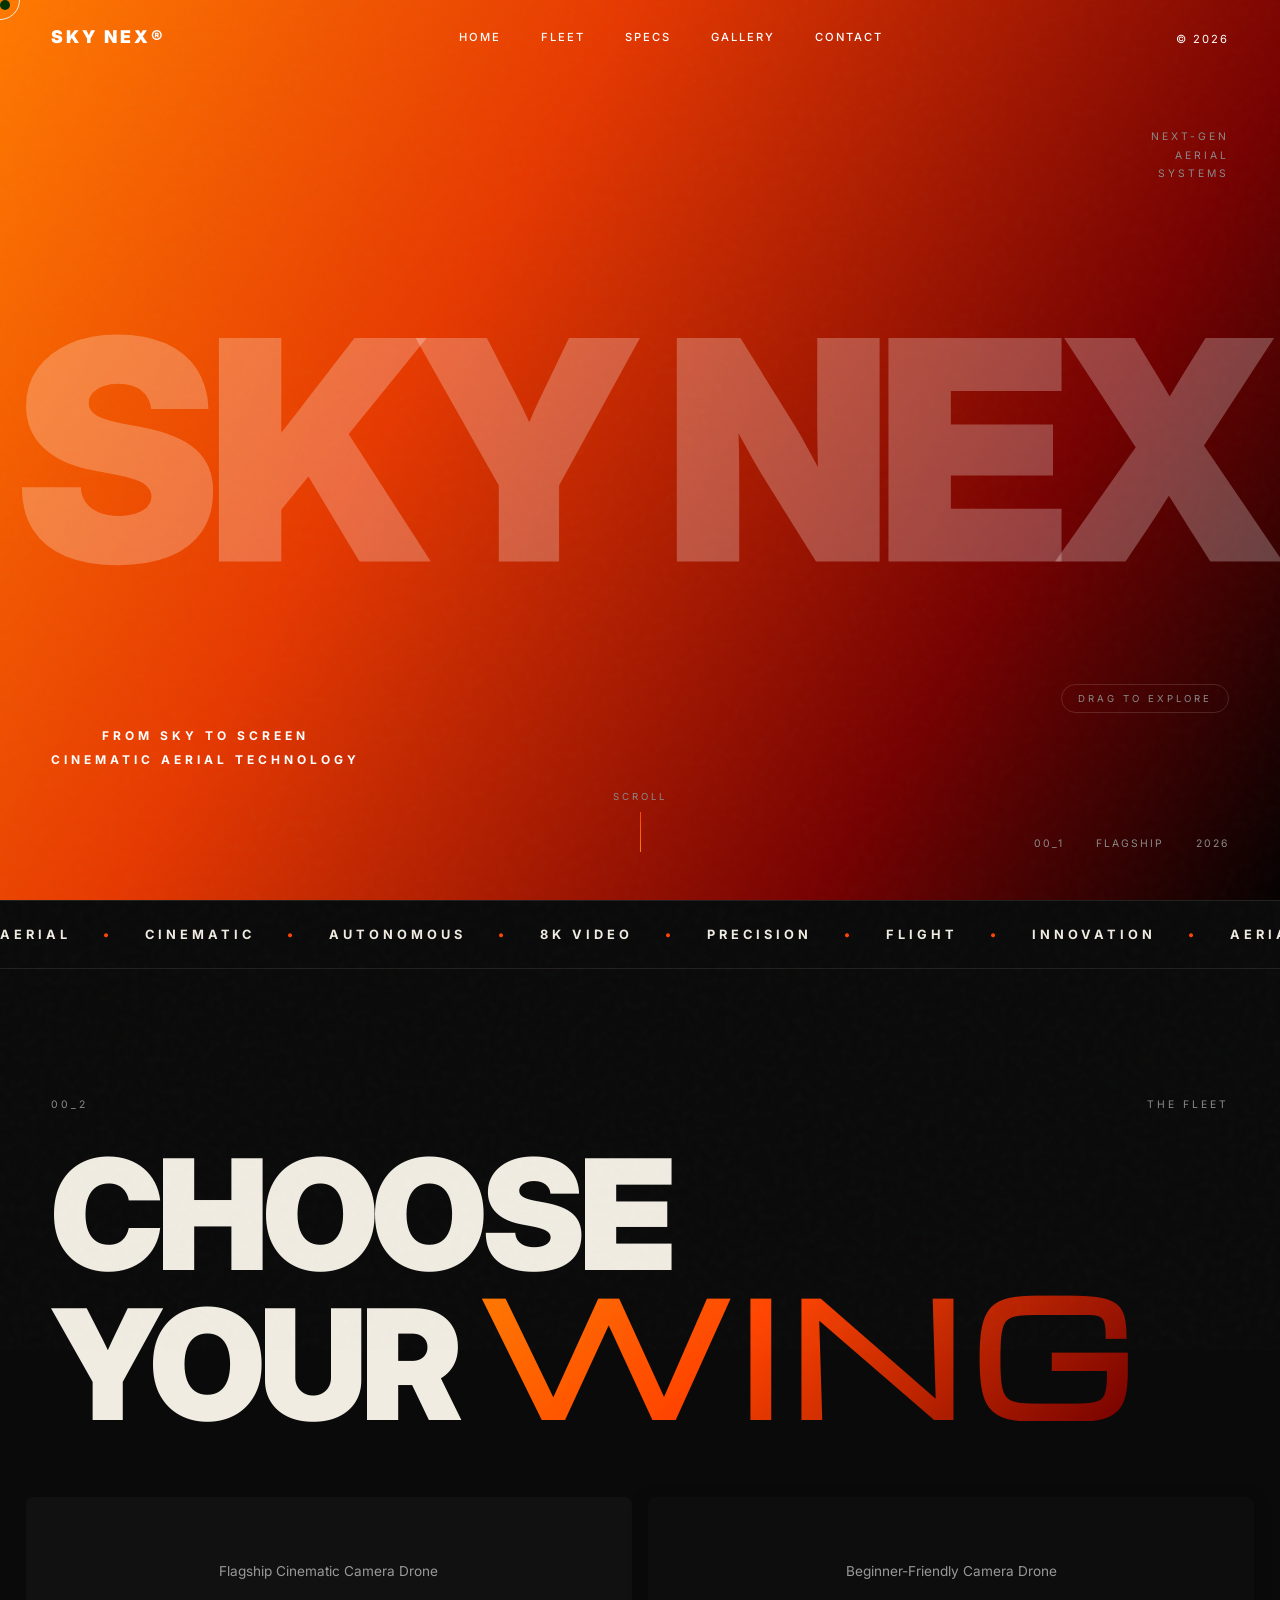
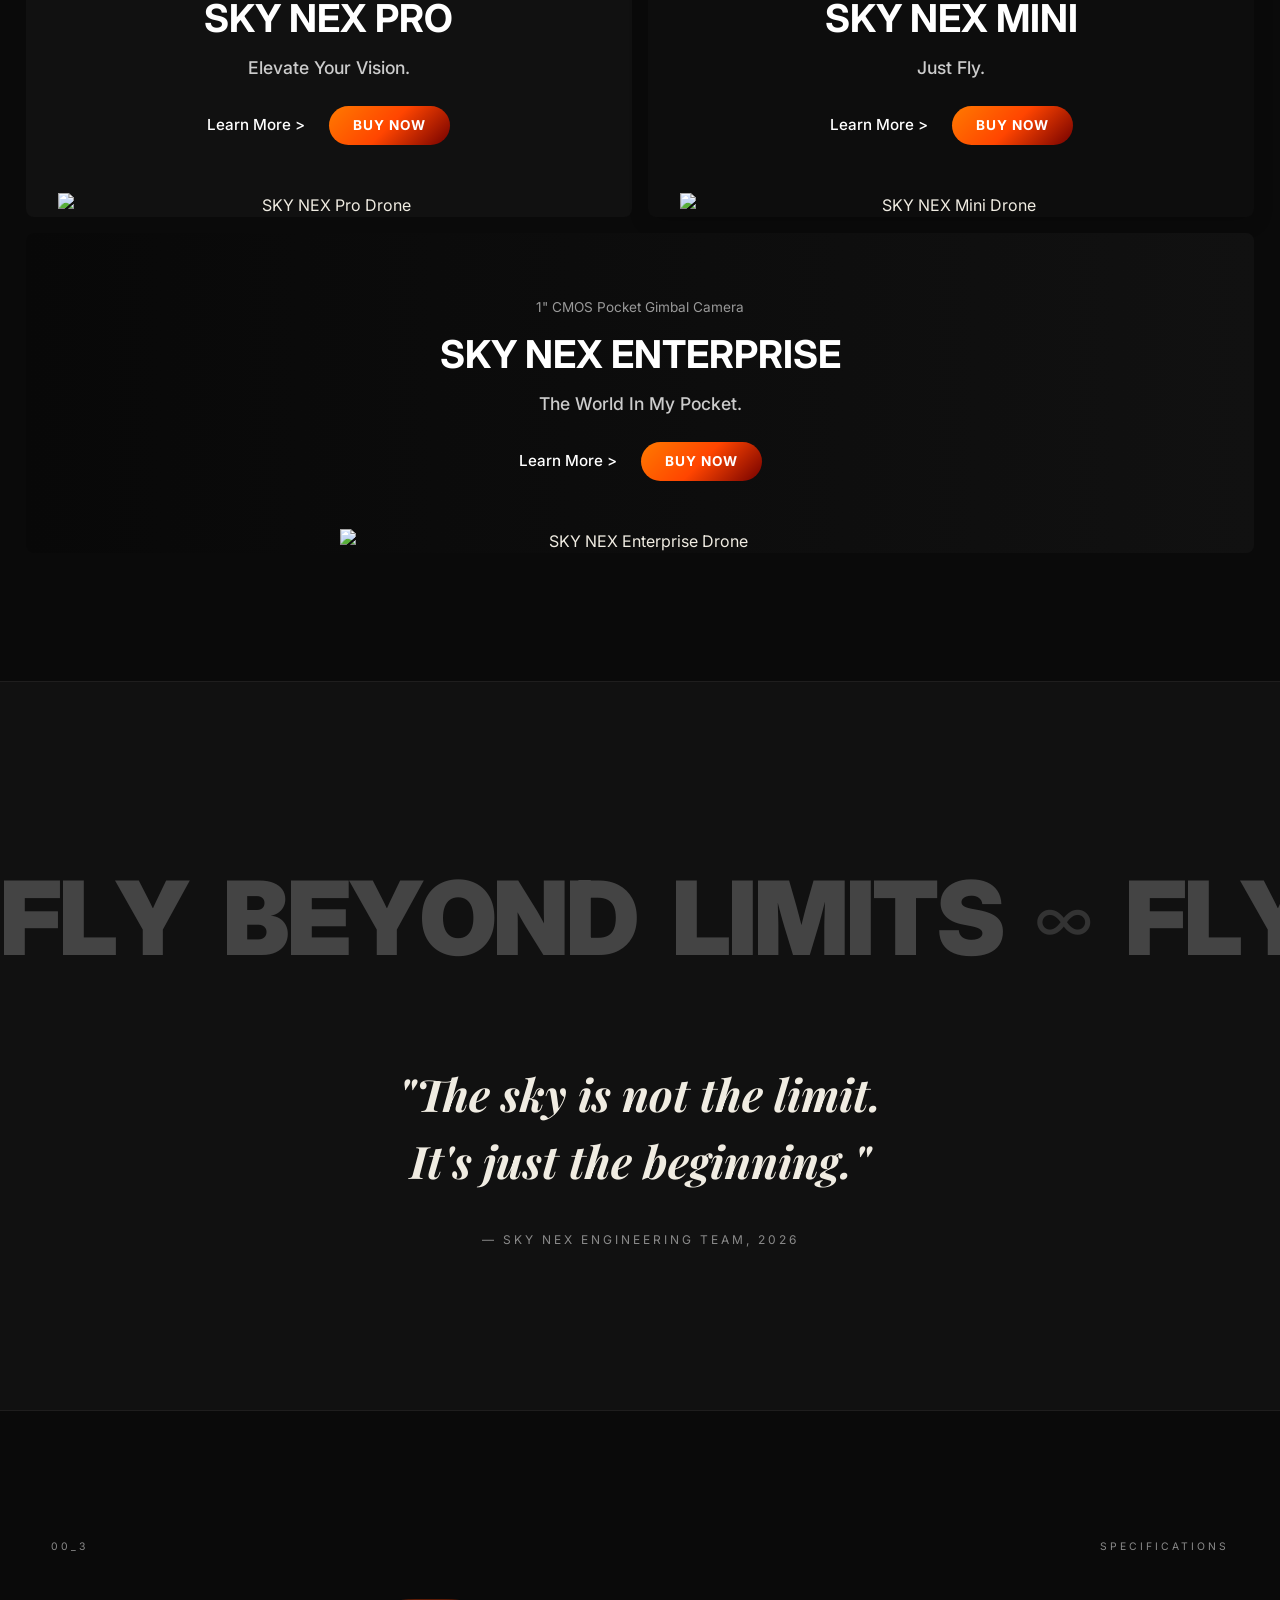
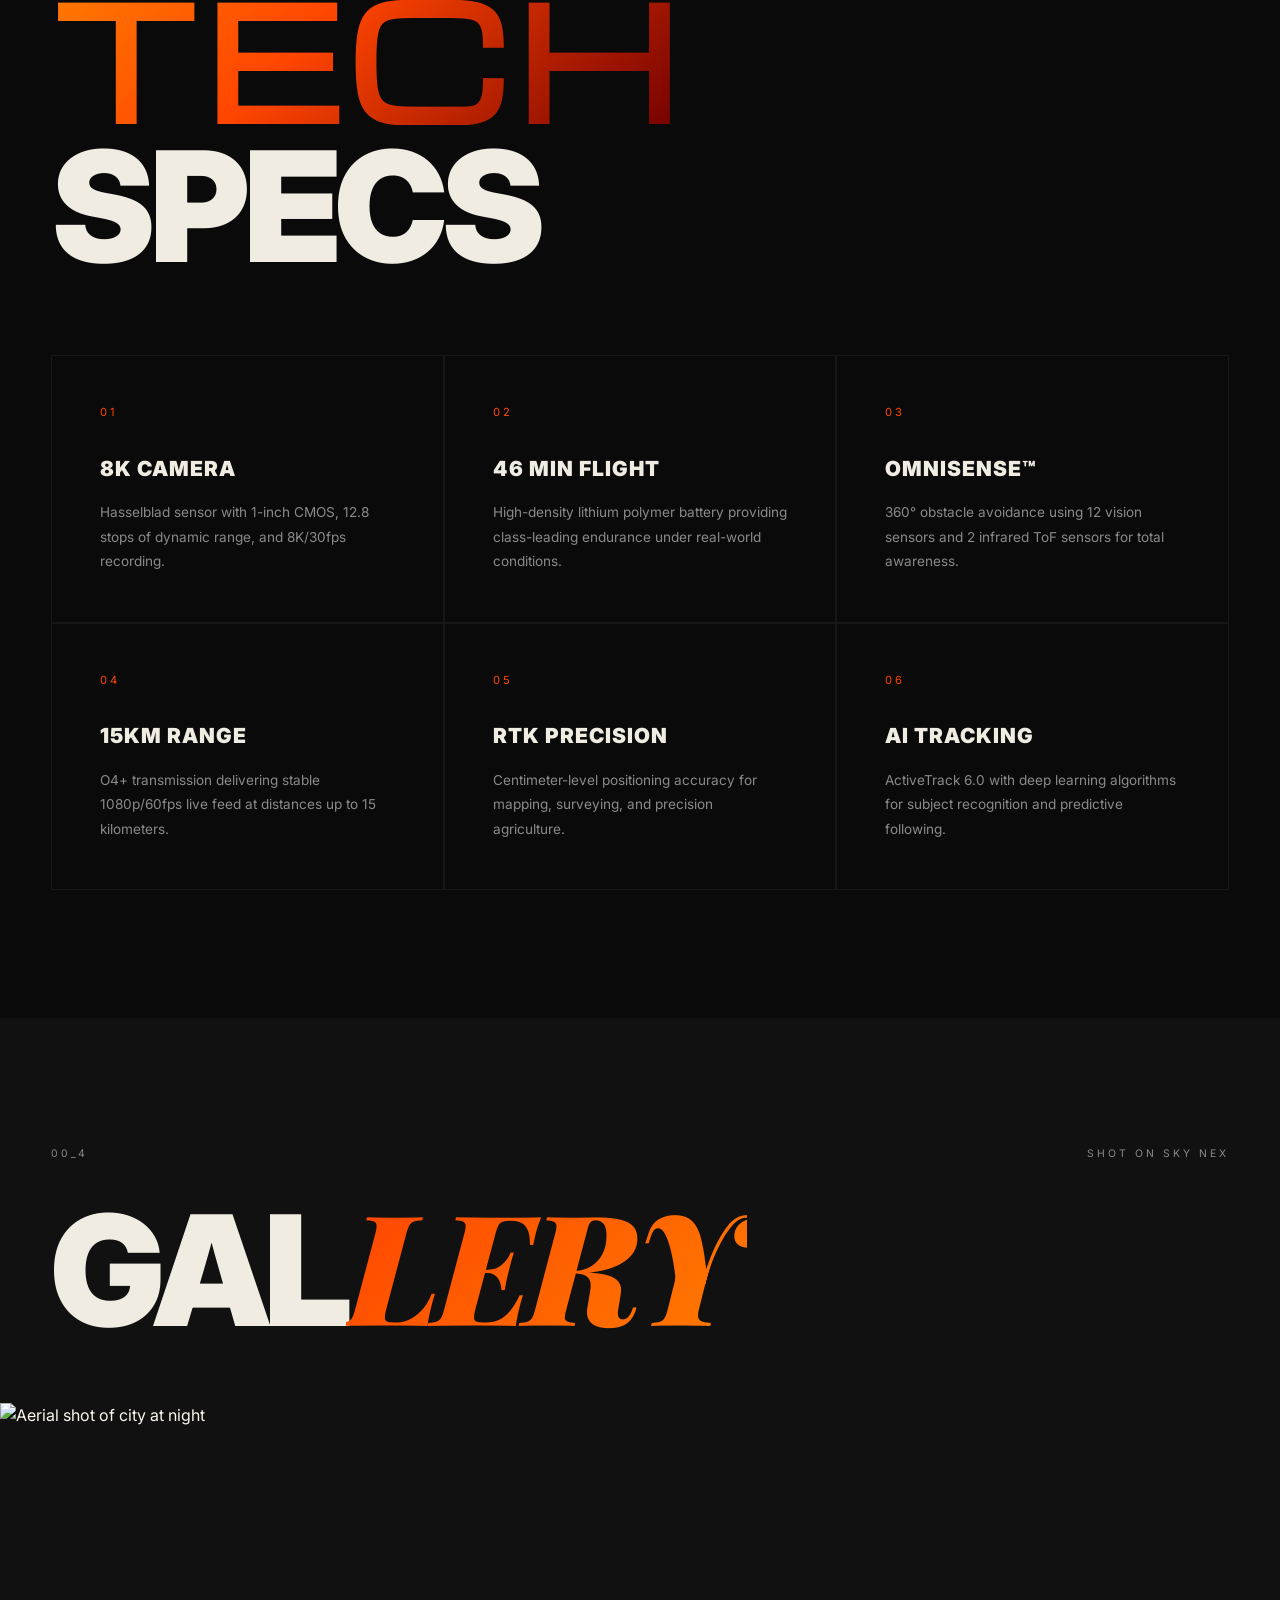
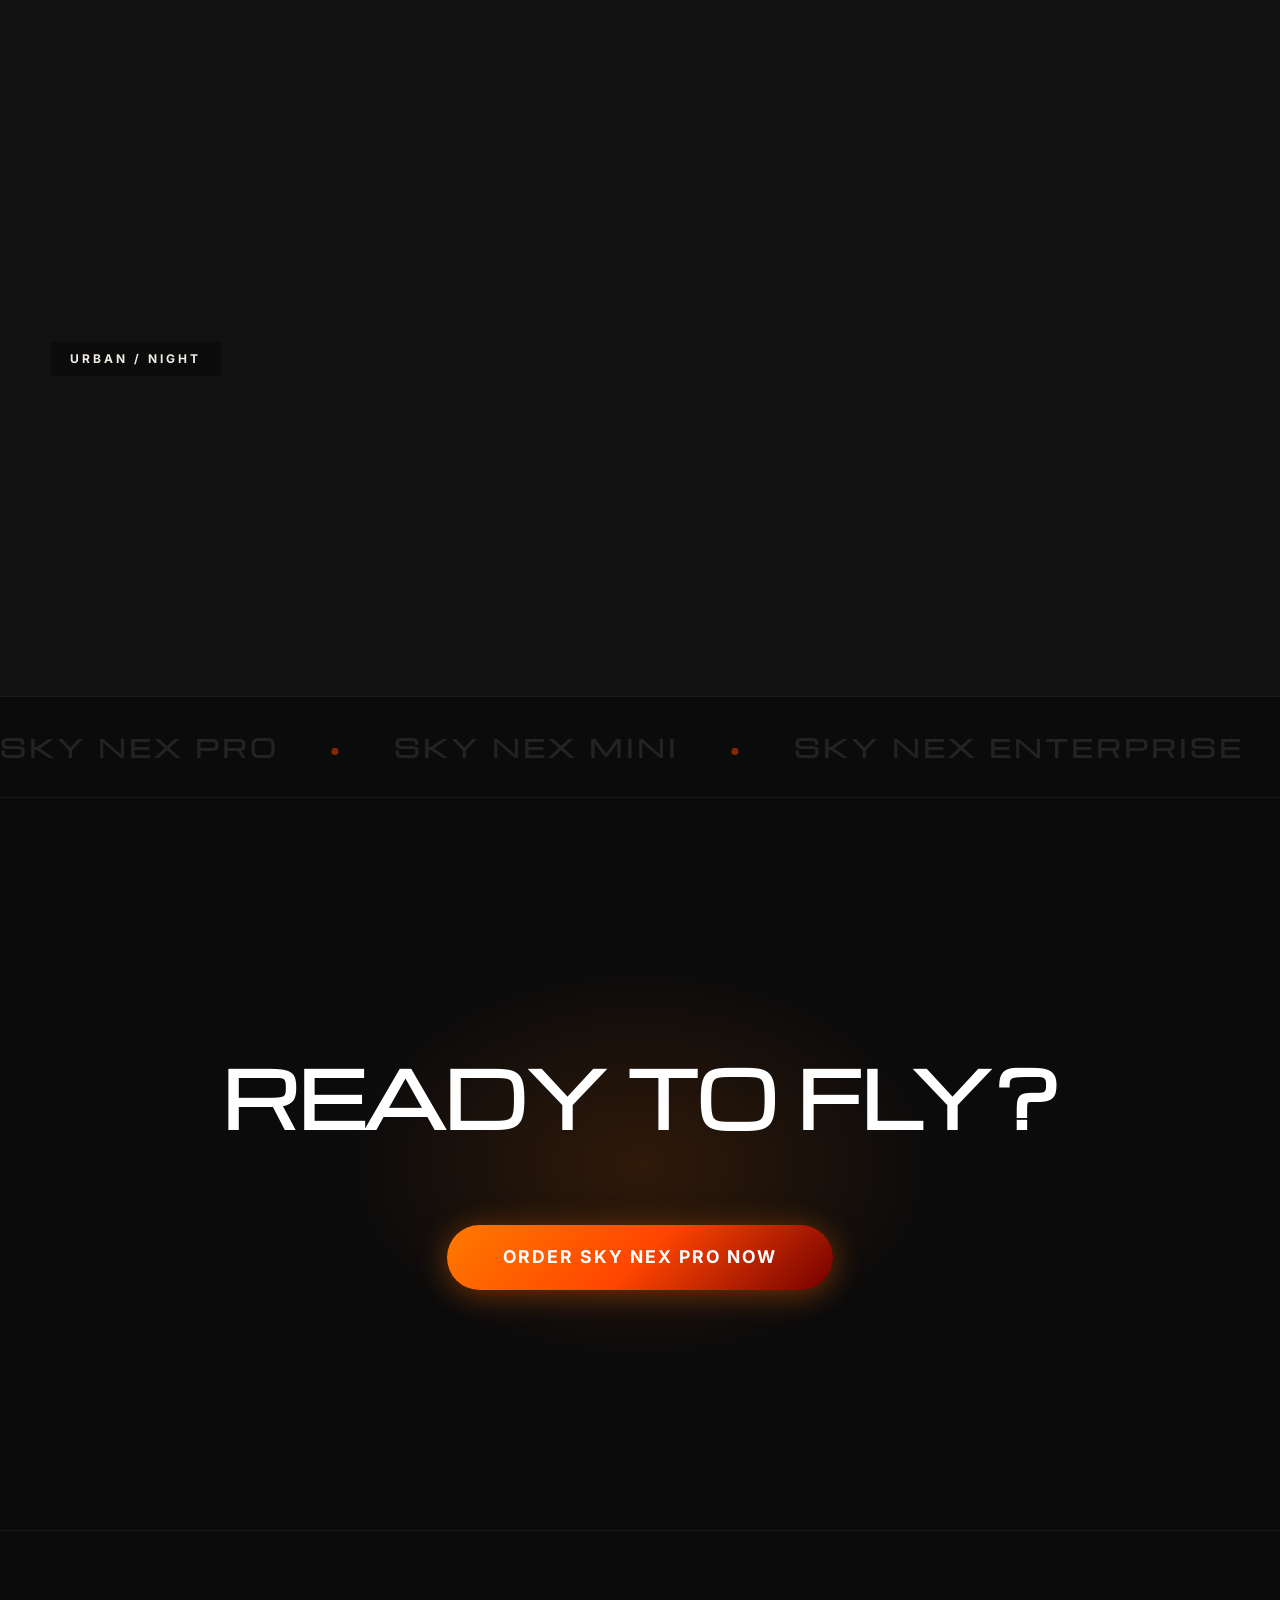
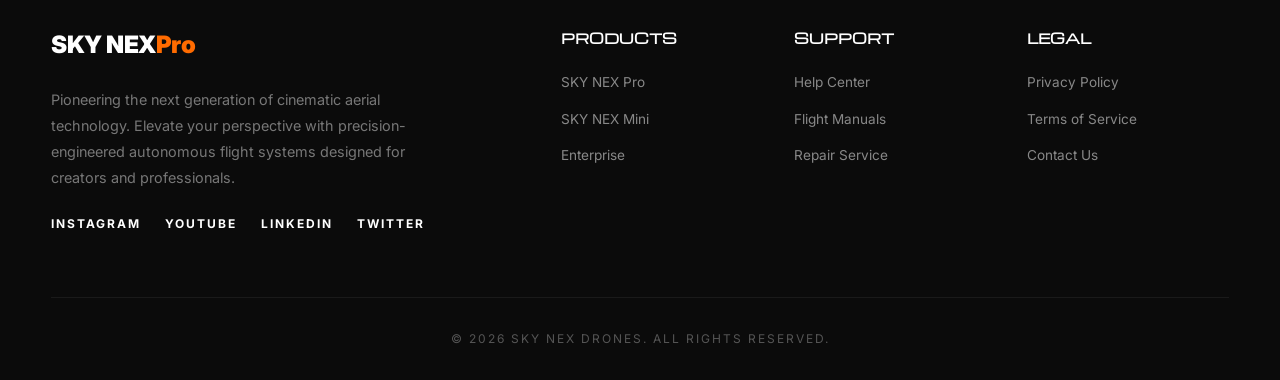
==== index.html @ a863baaa "Add drone info and 'Check it out' links to gallery" ====
<!DOCTYPE html>
<html lang="en">
<head>
    <meta charset="UTF-8">
    <meta name="viewport" content="width=device-width, initial-scale=1.0">
    <title>SKY NEX Drones — Next-Gen Aerial Systems</title>
    <meta name="description" content="SKY NEX Drones: Explore cutting-edge aerial cinematography and autonomous flight technology.">
    <link rel="stylesheet" href="style.css">
    <link rel="preconnect" href="https://fonts.googleapis.com">
    <link rel="preconnect" href="https://fonts.gstatic.com" crossorigin>
    <link href="https://fonts.googleapis.com/css2?family=Chakra+Petch:wght@400;500;600;700&family=Inter:wght@300;400;500;700;900&family=Michroma&family=Playfair+Display:ital,wght@0,700;1,700&display=swap" rel="stylesheet">
    <script src="https://cdnjs.cloudflare.com/ajax/libs/three.js/r128/three.min.js"></script>
</head>
<body>
    <!-- Film Grain Overlay -->
    <div class="grain-overlay" aria-hidden="true"></div>

    <!-- Custom Cursor -->
    <div class="cursor" id="cursor"></div>
    <div class="cursor-follower" id="cursor-follower"></div>

    <!-- Navigation -->
    <nav class="navbar" id="navbar">
        <div class="nav-left">
            <a href="#" class="nav-logo">SKY NEX®</a>
        </div>
        <div class="nav-center">
            <a href="#hero" class="nav-link" data-section="hero">HOME</a>
            <a href="#fleet" class="nav-link" data-section="fleet">FLEET</a>
            <a href="#specs" class="nav-link" data-section="specs">SPECS</a>
            <a href="#gallery" class="nav-link" data-section="gallery">GALLERY</a>
            <a href="#contact" class="nav-link" data-section="contact">CONTACT</a>
        </div>
        <div class="nav-right">
            <span class="nav-year">© 2026</span>
        </div>
    </nav>

    <!-- Hero Section -->
    <section class="hero" id="hero">
        <div class="hero-badge">
            <span>NEXT-GEN</span>
            <span>AERIAL</span>
            <span>SYSTEMS</span>
        </div>
        <div class="hero-bg-text">SKY NEX</div>
        <div class="hero-3d-container" id="hero3d-container"></div>
        <div class="hero-interact-hint" id="heroHint">
            <span>DRAG TO EXPLORE</span>
        </div>
        <div class="hero-subtitle">
            <p style="color: #ffffff; font-weight: bold;">FROM SKY TO SCREEN</p>
            <p style="color: #ffffff; font-weight: bold;">CINEMATIC AERIAL TECHNOLOGY</p>
        </div>
        <div class="hero-scroll-indicator">
            <span class="scroll-text">SCROLL</span>
            <div class="scroll-line"></div>
        </div>
        <div class="hero-meta">
            <span>00_1</span>
            <span>FLAGSHIP</span>
            <span>2026</span>
        </div>
    </section>

    <!-- Marquee Strip -->
    <section class="marquee-section">
        <div class="marquee-track">
            <div class="marquee-content">
                <span>AERIAL</span><span>•</span>
                <span>CINEMATIC</span><span>•</span>
                <span>AUTONOMOUS</span><span>•</span>
                <span>8K VIDEO</span><span>•</span>
                <span>PRECISION</span><span>•</span>
                <span>FLIGHT</span><span>•</span>
                <span>INNOVATION</span><span>•</span>
                <span>AERIAL</span><span>•</span>
                <span>CINEMATIC</span><span>•</span>
                <span>AUTONOMOUS</span><span>•</span>
                <span>8K VIDEO</span><span>•</span>
                <span>PRECISION</span><span>•</span>
                <span>FLIGHT</span><span>•</span>
                <span>INNOVATION</span><span>•</span>
            </div>
        </div>
    </section>

    <!-- Fleet Section -->
    <section class="fleet-section" id="fleet">
        <div class="section-meta">
            <span>00_2</span>
            <span>THE FLEET</span>
        </div>
        <div class="fleet-header">
            <h2 class="massive-text reveal-text">
                <span class="line"><span class="word">CHOOSE</span></span>
            </h2>
            <h2 class="massive-text reveal-text">
                <span class="line"><span class="word">YOUR</span> <span class="word accent-font">WING</span></span>
            </h2>
        </div>

        <div class="fleet-grid">
            <!-- Drone 1 - PRO -->
            <div class="fleet-card">
                <span class="fleet-tag">Flagship Cinematic Camera Drone</span>
                <h3 class="fleet-name">SKY NEX PRO</h3>
                <p class="fleet-desc">Elevate Your Vision.</p>
                <div class="fleet-links">
                    <a href="product-pro.html">Learn More ></a>
                    <a href="product-pro.html" class="btn-buy-highlight">Buy Now</a>
                </div>
                <div class="fleet-card-img">
                    <img src="https://images.unsplash.com/photo-1473968512647-3e447244af8f?w=900&q=80" alt="SKY NEX Pro Drone">
                </div>
            </div>

            <!-- Drone 2 - MINI -->
            <div class="fleet-card fleet-card-light">
                <span class="fleet-tag">Beginner-Friendly Camera Drone</span>
                <h3 class="fleet-name">SKY NEX MINI</h3>
                <p class="fleet-desc">Just Fly.</p>
                <div class="fleet-links">
                    <a href="product-mini.html">Learn More ></a>
                    <a href="product-mini.html" class="btn-buy-highlight">Buy Now</a>
                </div>
                <div class="fleet-card-img">
                    <img src="https://images.unsplash.com/photo-1524143986875-3b098d78b363?w=900&q=80" alt="SKY NEX Mini Drone">
                </div>
            </div>

            <!-- Drone 3 - ENTERPRISE -->
            <div class="fleet-card fleet-card-full">
                <span class="fleet-tag">1" CMOS Pocket Gimbal Camera</span>
                <h3 class="fleet-name">SKY NEX ENTERPRISE</h3>
                <p class="fleet-desc">The World In My Pocket.</p>
                <div class="fleet-links">
                    <a href="product-enterprise.html">Learn More ></a>
                    <a href="product-enterprise.html" class="btn-buy-highlight">Buy Now</a>
                </div>
                <div class="fleet-card-img">
                    <img src="https://images.unsplash.com/photo-1508614589041-895b88991e3e?w=1200&q=80" alt="SKY NEX Enterprise Drone">
                </div>
            </div>
        </div>
    </section>

    <!-- Parallax Quote Section -->
    <section class="quote-section">
        <div class="fly-marquee-wrap" id="flyMarquee">
            <div class="fly-marquee-track" id="flyTrack">
                <span class="fly-phrase" data-text="FLY BEYOND LIMITS">FLY BEYOND LIMITS</span>
                <span class="fly-sep">∞</span>
                <span class="fly-phrase" data-text="FLY BEYOND LIMITS">FLY BEYOND LIMITS</span>
                <span class="fly-sep">∞</span>
                <span class="fly-phrase" data-text="FLY BEYOND LIMITS">FLY BEYOND LIMITS</span>
                <span class="fly-sep">∞</span>
                <span class="fly-phrase" data-text="FLY BEYOND LIMITS">FLY BEYOND LIMITS</span>
                <span class="fly-sep">∞</span>
                <span class="fly-phrase" data-text="FLY BEYOND LIMITS">FLY BEYOND LIMITS</span>
                <span class="fly-sep">∞</span>
                <span class="fly-phrase" data-text="FLY BEYOND LIMITS">FLY BEYOND LIMITS</span>
                <span class="fly-sep">∞</span>
            </div>
        </div>
        <div class="quote-content reveal-up">
            <p class="quote-text">"The sky is not the limit.<br>It's just the beginning."</p>
            <span class="quote-author">— SKY NEX Engineering Team, 2026</span>
        </div>
    </section>

    <!-- Specs Section -->
    <section class="specs-section" id="specs">
        <div class="section-meta">
            <span>00_3</span>
            <span>SPECIFICATIONS</span>
        </div>
        <div class="specs-header">
            <h2 class="massive-text reveal-text">
                <span class="line"><span class="word accent-font">TECH</span></span>
            </h2>
            <h2 class="massive-text reveal-text">
                <span class="line"><span class="word">SPECS</span></span>
            </h2>
        </div>
        <div class="specs-grid">
            <div class="spec-card reveal-up">
                <span class="spec-number">01</span>
                <h4 class="spec-title">8K CAMERA</h4>
                <p class="spec-detail">Hasselblad sensor with 1-inch CMOS, 12.8 stops of dynamic range, and 8K/30fps recording.</p>
            </div>
            <div class="spec-card reveal-up delay-1">
                <span class="spec-number">02</span>
                <h4 class="spec-title">46 MIN FLIGHT</h4>
                <p class="spec-detail">High-density lithium polymer battery providing class-leading endurance under real-world conditions.</p>
            </div>
            <div class="spec-card reveal-up delay-2">
                <span class="spec-number">03</span>
                <h4 class="spec-title">OMNISENSE™</h4>
                <p class="spec-detail">360° obstacle avoidance using 12 vision sensors and 2 infrared ToF sensors for total awareness.</p>
            </div>
            <div class="spec-card reveal-up delay-3">
                <span class="spec-number">04</span>
                <h4 class="spec-title">15KM RANGE</h4>
                <p class="spec-detail">O4+ transmission delivering stable 1080p/60fps live feed at distances up to 15 kilometers.</p>
            </div>
            <div class="spec-card reveal-up">
                <span class="spec-number">05</span>
                <h4 class="spec-title">RTK PRECISION</h4>
                <p class="spec-detail">Centimeter-level positioning accuracy for mapping, surveying, and precision agriculture.</p>
            </div>
            <div class="spec-card reveal-up delay-1">
                <span class="spec-number">06</span>
                <h4 class="spec-title">AI TRACKING</h4>
                <p class="spec-detail">ActiveTrack 6.0 with deep learning algorithms for subject recognition and predictive following.</p>
            </div>
        </div>
    </section>

    <!-- Gallery Section -->
    <section class="gallery-section" id="gallery">
        <div class="section-meta">
            <span>00_4</span>
            <span>SHOT ON SKY NEX</span>
        </div>
        <div class="gallery-header">
            <h2 class="massive-text reveal-text">
                <span class="line"><span class="word">GAL</span><span class="word italic">LERY</span></span>
            </h2>
        </div>
        <div class="gallery-slider-wrap">
            <div class="gallery-slider" id="gallerySlider">
                <div class="gallery-slide">
                    <img src="https://images.unsplash.com/photo-1439405326854-014607f694d7?w=2560&q=85" alt="Aerial shot of dramatic coastline">
                    <div class="gallery-info">
                        <span class="gallery-label">COASTLINE / 8K</span>
                        <div class="gallery-drone-meta">
                            <p>Taken by <strong>SKY NEX PRO</strong></p>
                            <a href="product-pro.html" class="gallery-btn">Check it out</a>
                        </div>
                    </div>
                </div>
                <div class="gallery-slide">
                    <img src="https://images.unsplash.com/photo-1508444845599-5c89863b1c44?w=2560&q=85" alt="Aerial shot of city at night">
                    <div class="gallery-info">
                        <span class="gallery-label">URBAN / NIGHT</span>
                        <div class="gallery-drone-meta">
                            <p>Taken by <strong>SKY NEX MINI</strong></p>
                            <a href="product-mini.html" class="gallery-btn">Check it out</a>
                        </div>
                    </div>
                </div>
                <div class="gallery-slide">
                    <img src="https://images.unsplash.com/photo-1477959858617-67f85cf4f1df?w=2560&q=85" alt="Aerial cityscape">
                    <div class="gallery-info">
                        <span class="gallery-label">SKYLINE / HDR</span>
                        <div class="gallery-drone-meta">
                            <p>Taken by <strong>SKY NEX PRO</strong></p>
                            <a href="product-pro.html" class="gallery-btn">Check it out</a>
                        </div>
                    </div>
                </div>
                <div class="gallery-slide">
                    <img src="https://images.unsplash.com/photo-1511497584788-876760111969?w=2560&q=85" alt="Aerial view of dense forest wilderness">
                    <div class="gallery-info">
                        <span class="gallery-label">WILDERNESS / 4K</span>
                        <div class="gallery-drone-meta">
                            <p>Taken by <strong>SKY NEX ENTERPRISE</strong></p>
                            <a href="product-enterprise.html" class="gallery-btn">Check it out</a>
                        </div>
                    </div>
                </div>
            </div>
        </div>

        <script>
            // 6-second auto slider logic (Full width slide)
            document.addEventListener('DOMContentLoaded', () => {
                const slider = document.getElementById('gallerySlider');
                const slides = slider.querySelectorAll('.gallery-slide');
                if(!slider || slides.length === 0) return;

                let currentIndex = 0;

                function slideToNext() {
                    currentIndex = (currentIndex + 1) % slides.length;
                    slider.style.transform = `translateX(-${currentIndex * 100}vw)`;
                }
                
                // Set interval for 3 seconds (3000ms)
                setInterval(slideToNext, 3000);
            });
        </script>
    </section>

    <!-- Transition Marquee -->
    <div class="transition-marquee">
        <div class="transition-marquee-track">
            <span>SKY NEX PRO</span><span>•</span>
            <span>SKY NEX MINI</span><span>•</span>
            <span>SKY NEX ENTERPRISE</span><span>•</span>
            <span>SKY NEX PRO</span><span>•</span>
            <span>SKY NEX MINI</span><span>•</span>
            <span>SKY NEX ENTERPRISE</span><span>•</span>
            <span>SKY NEX PRO</span><span>•</span>
            <span>SKY NEX MINI</span><span>•</span>
            <span>SKY NEX ENTERPRISE</span><span>•</span>
            <span>SKY NEX PRO</span><span>•</span>
            <span>SKY NEX MINI</span><span>•</span>
            <span>SKY NEX ENTERPRISE</span><span>•</span>
        </div>
    </div>

    <!-- CTA / Contact Section -->
    <section class="contact-section" id="contact">
        <div id="contact3d-canvas"></div>
        <div class="contact-glow"></div>
        <div class="contact-inner">
            <h2 class="ready-text reveal-up">Ready to Fly?</h2>
            <a href="#" class="btn-order reveal-up delay-1">Order SKY NEX Pro Now</a>
        </div>
    </section>

    <!-- Footer -->
    <footer class="footer" id="footer">
        <div class="footer-content">
            <div class="footer-left">
                <span class="footer-logo">SKY NEX<span class="footer-pro">Pro</span></span>
                <p class="footer-desc">Pioneering the next generation of cinematic aerial technology. Elevate your perspective with precision-engineered autonomous flight systems designed for creators and professionals.</p>
                <div class="footer-socials">
                    <a href="#">Instagram</a>
                    <a href="#">YouTube</a>
                    <a href="#">LinkedIn</a>
                    <a href="#">Twitter</a>
                </div>
            </div>
            <div class="footer-right">
                <div class="footer-col">
                    <h4>Products</h4>
                    <a href="#">SKY NEX Pro</a>
                    <a href="#">SKY NEX Mini</a>
                    <a href="#">Enterprise</a>
                </div>
                <div class="footer-col">
                    <h4>Support</h4>
                    <a href="#">Help Center</a>
                    <a href="#">Flight Manuals</a>
                    <a href="#">Repair Service</a>
                </div>
                <div class="footer-col">
                    <h4>Legal</h4>
                    <a href="#">Privacy Policy</a>
                    <a href="#">Terms of Service</a>
                    <a href="#">Contact Us</a>
                </div>
            </div>
        </div>
        <div class="footer-bottom-bar">
            <span>© 2026 SKY NEX Drones. All rights reserved.</span>
        </div>
    </footer>

    <script src="hero3d.js"></script>
    <script src="contact3d.js"></script>
    <script src="script.js"></script>
</body>
</html>
---- style.css ----
/* =============================================
   AeroX Drones — Brutalist Editorial Design System
   Inspired by warhol-arts.webflow.io
   ============================================= */

/* --- CSS Variables --- */
:root {
    --bg-primary: #0a0a0a;
    --bg-secondary: #111111;
    --text-primary: #f0ece2;
    --text-secondary: #8a8a8a;
    --accent-orange: #ff4500;
    --accent-orange-light: #ff7a00;
    --accent-red: #730000;
    --accent-cream: #f0ece2;
    --font-sans: 'Inter', -apple-system, sans-serif;
    --font-serif: 'Playfair Display', Georgia, serif;
    --font-accent: 'Michroma', sans-serif;
    --transition-smooth: cubic-bezier(0.25, 0.46, 0.45, 0.94);
    --transition-spring: cubic-bezier(0.175, 0.885, 0.32, 1.275);
}

/* --- Reset --- */
*, *::before, *::after {
    margin: 0;
    padding: 0;
    box-sizing: border-box;
}

html {
    scroll-behavior: smooth;
    scrollbar-width: thin;
    scrollbar-color: var(--accent-orange) var(--bg-primary);
}

body {
    background-color: var(--bg-primary);
    color: var(--text-primary);
    font-family: var(--font-sans);
    overflow-x: hidden;
    cursor: none;
    line-height: 1.5;
}

a {
    color: inherit;
    text-decoration: none;
}

img {
    display: block;
    max-width: 100%;
}

/* --- Film Grain Overlay --- */
.grain-overlay {
    position: fixed;
    top: -50%;
    left: -50%;
    width: 200%;
    height: 200%;
    background-image: url("data:image/svg+xml,%3Csvg viewBox='0 0 256 256' xmlns='http://www.w3.org/2000/svg'%3E%3Cfilter id='noise'%3E%3CfeTurbulence type='fractalNoise' baseFrequency='0.9' numOctaves='4' stitchTiles='stitch'/%3E%3C/filter%3E%3Crect width='100%25' height='100%25' filter='url(%23noise)' opacity='0.04'/%3E%3C/svg%3E");
    pointer-events: none;
    z-index: 9999;
    opacity: 0.6;
    animation: grain 0.5s steps(6) infinite;
}

@keyframes grain {
    0%, 100% { transform: translate(0, 0); }
    10% { transform: translate(-5%, -10%); }
    20% { transform: translate(-15%, 5%); }
    30% { transform: translate(7%, -25%); }
    40% { transform: translate(-5%, 25%); }
    50% { transform: translate(-15%, 10%); }
    60% { transform: translate(15%, 0%); }
    70% { transform: translate(0%, 15%); }
    80% { transform: translate(3%, 35%); }
    90% { transform: translate(-10%, 10%); }
}

/* --- Custom Cursor --- */
.cursor {
    width: 10px;
    height: 10px;
    background: var(--accent-orange);
    border-radius: 50%;
    position: fixed;
    pointer-events: none;
    z-index: 10000;
    transition: transform 0.1s;
    mix-blend-mode: difference;
}

.cursor-follower {
    width: 40px;
    height: 40px;
    border: 1px solid var(--accent-cream);
    border-radius: 50%;
    position: fixed;
    pointer-events: none;
    z-index: 10000;
    transition: transform 0.3s var(--transition-smooth), width 0.3s, height 0.3s;
    transform: translate(-50%, -50%);
}

body:hover .cursor,
body:hover .cursor-follower {
    opacity: 1;
}

/* --- Navbar --- */
.navbar {
    position: fixed;
    top: 0;
    left: 0;
    width: 100%;
    display: flex;
    justify-content: space-between;
    align-items: center;
    padding: 1.5rem 4%;
    z-index: 1000;
}

.nav-logo {
    font-size: 1.1rem;
    font-weight: 900;
    letter-spacing: 3px;
    text-transform: uppercase;
    color: #ffffff;
}

.nav-center {
    display: flex;
    gap: 2.5rem;
}

.nav-link {
    font-size: 0.7rem;
    font-weight: 500;
    letter-spacing: 2px;
    position: relative;
    padding: 0.3rem 0;
    color: #ffffff;
    transition: color 0.3s;
}

.nav-link::after {
    content: '';
    position: absolute;
    bottom: 0;
    left: 0;
    width: 0%;
    height: 1px;
    background: linear-gradient(90deg, var(--accent-orange), var(--accent-orange-light));
    transition: width 0.4s var(--transition-smooth);
}

.nav-link:hover::after {
    width: 100%;
}

.nav-link:hover {
    color: var(--accent-orange-light);
}

.nav-year {
    font-size: 0.7rem;
    letter-spacing: 2px;
    color: #ffffff;
}

/* --- Hero Section --- */
.hero {
    position: relative;
    height: 100vh;
    display: flex;
    flex-direction: column;
    justify-content: center;
    align-items: center;
    overflow: hidden;
    background: linear-gradient(120deg, #ff7a00 0%, #e63900 35%, #730000 75%, #050000 100%);
    text-align: center;
}

.hero-badge {
    position: absolute;
    top: 8rem;
    right: 4%;
    display: flex;
    flex-direction: column;
    align-items: flex-end;
    font-size: 0.65rem;
    letter-spacing: 3px;
    color: var(--text-secondary);
    line-height: 1.8;
}

.hero-title-wrap {
    position: relative;
    z-index: 10;
}

.hero-title {
    font-family: var(--font-sans);
    font-weight: 900;
    font-size: clamp(6rem, 18vw, 20rem);
    letter-spacing: -0.03em;
    line-height: 0.85;
    text-transform: uppercase;
    color: var(--accent-cream);
}

.hero-title .italic {
    font-family: var(--font-serif);
    font-style: italic;
    background: linear-gradient(135deg, var(--accent-orange), var(--accent-orange-light));
    -webkit-background-clip: text;
    -webkit-text-fill-color: transparent;
}

.hero-3d-container {
    position: absolute;
    width: 100%;
    height: 100%;
    top: 0;
    left: 0;
    z-index: 5;
}

.hero-3d-container canvas {
    display: block;
    width: 100% !important;
    height: 100% !important;
}

.hero-bg-text {
    position: absolute;
    top: 50%;
    left: 50%;
    transform: translate(-50%, -50%);
    font-family: var(--font-sans);
    font-weight: 900;
    font-size: clamp(8rem, 24vw, 28rem);
    letter-spacing: -0.05em;
    color: rgba(255, 255, 255, 0.25);
    z-index: 1;
    pointer-events: none;
    white-space: nowrap;
    user-select: none;
}

.hero-interact-hint {
    position: absolute;
    bottom: 12rem;
    right: 4%;
    z-index: 10;
    opacity: 0;
    animation: hintFadeIn 1s ease 3.5s forwards;
}

.hero-interact-hint span {
    font-size: 0.6rem;
    letter-spacing: 3px;
    color: var(--text-secondary);
    border: 1px solid rgba(240, 236, 226, 0.15);
    padding: 0.5rem 1rem;
    border-radius: 50px;
}

@keyframes hintFadeIn {
    0% { opacity: 0; transform: translateY(10px); }
    100% { opacity: 1; transform: translateY(0); }
}

.hero-subtitle {
    position: absolute;
    bottom: 8rem;
    left: 4%;
    z-index: 10;
}

.hero-subtitle p {
    font-size: 0.75rem;
    letter-spacing: 4px;
    color: var(--text-secondary);
    line-height: 2;
}

.hero-scroll-indicator {
    position: absolute;
    bottom: 3rem;
    left: 50%;
    transform: translateX(-50%);
    display: flex;
    flex-direction: column;
    align-items: center;
    gap: 0.5rem;
    z-index: 10;
}

.scroll-text {
    font-size: 0.6rem;
    letter-spacing: 3px;
    color: var(--text-secondary);
}

.scroll-line {
    width: 1px;
    height: 40px;
    background: linear-gradient(180deg, var(--accent-orange), var(--accent-orange-light));
    animation: scrollPulse 2s ease-in-out infinite;
}

@keyframes scrollPulse {
    0%, 100% { transform: scaleY(1); opacity: 1; }
    50% { transform: scaleY(0.4); opacity: 0.4; }
}

.hero-meta {
    position: absolute;
    bottom: 3rem;
    right: 4%;
    display: flex;
    gap: 2rem;
    font-size: 0.65rem;
    letter-spacing: 2px;
    color: var(--text-secondary);
    z-index: 10;
}

/* --- Marquee Strip --- */
.marquee-section {
    padding: 1.5rem 0;
    border-top: 1px solid rgba(240, 236, 226, 0.1);
    border-bottom: 1px solid rgba(240, 236, 226, 0.1);
    overflow: hidden;
    background: var(--bg-primary);
}

.marquee-track {
    display: flex;
    width: max-content;
}

.marquee-content {
    display: flex;
    gap: 2rem;
    animation: marquee 20s linear infinite;
    font-size: 0.8rem;
    font-weight: 700;
    letter-spacing: 4px;
    text-transform: uppercase;
    white-space: nowrap;
}

.marquee-content span:nth-child(even) {
    color: var(--accent-orange);
}

@keyframes marquee {
    0% { transform: translateX(0); }
    100% { transform: translateX(-50%); }
}

/* --- Section Meta --- */
.section-meta {
    display: flex;
    justify-content: space-between;
    padding: 0 4%;
    margin-bottom: 2rem;
    font-size: 0.65rem;
    letter-spacing: 3px;
    color: var(--text-secondary);
    text-transform: uppercase;
}

/* --- Massive Text --- */
.massive-text {
    font-family: var(--font-sans);
    font-weight: 900;
    font-size: clamp(4rem, 12vw, 14rem);
    letter-spacing: -0.04em;
    line-height: 0.9;
    text-transform: uppercase;
    color: var(--accent-cream);
    padding: 0 4%;
}

.massive-text .italic {
    font-family: var(--font-serif);
    font-style: italic;
    background: linear-gradient(135deg, var(--accent-orange), var(--accent-orange-light));
    -webkit-background-clip: text;
    -webkit-text-fill-color: transparent;
}

/* Accent font for TECH / WING */
.massive-text .accent-font {
    font-family: var(--font-accent);
    font-weight: 900;
    letter-spacing: 0.05em;
    background: linear-gradient(135deg, var(--accent-orange-light) 0%, var(--accent-orange) 40%, var(--accent-red) 100%);
    -webkit-background-clip: text;
    -webkit-text-fill-color: transparent;
    color: var(--accent-orange);
    display: inline-block;
}

/* --- Fleet Section --- */
.fleet-section {
    padding: 8rem 0;
    background: var(--bg-primary);
}

.fleet-section .massive-text {
    color: var(--accent-cream);
}

.fleet-header {
    margin-bottom: 4rem;
}

.fleet-grid {
    display: grid;
    grid-template-columns: 1fr 1fr;
    gap: 1rem;
    padding: 0 2%;
    max-width: 1800px;
    margin: 0 auto;
}

@media (max-width: 1024px) {
    .fleet-grid {
        grid-template-columns: 1fr;
    }
}

.fleet-card {
    background: #111111;
    padding: 4rem 2rem 0 2rem;
    border-radius: 8px;
    text-align: center;
    position: relative;
    overflow: hidden;
    display: flex;
    flex-direction: column;
    align-items: center;
}

.fleet-card-light {
    background: #0d0d0d;
    box-shadow: 0 4px 20px rgba(0,0,0,0.2);
}

.fleet-card-full {
    grid-column: 1 / -1;
    background: linear-gradient(to right, #080808, #111111);
}

.fleet-tag {
    font-size: 0.85rem;
    color: #999;
    margin-bottom: 0.5rem;
    text-transform: none;
    letter-spacing: 0;
}

.fleet-name {
    font-size: clamp(2rem, 3vw, 2.5rem);
    font-weight: 700;
    color: #ffffff;
    margin-bottom: 0.5rem;
    text-transform: uppercase;
}

.fleet-desc {
    font-size: 1.1rem;
    color: #cccccc;
    font-weight: 500;
    margin-bottom: 1.5rem;
}

.fleet-links {
    display: flex;
    gap: 1.5rem;
    margin-bottom: 3rem;
}

.fleet-links a {
    font-size: 0.95rem;
    color: #ffffff;
    font-weight: 500;
    transition: all 0.3s;
    display: inline-flex;
    align-items: center;
}

.fleet-links a:hover {
    color: var(--accent-orange);
}

.fleet-links a.btn-buy-highlight {
    background: linear-gradient(135deg, var(--accent-orange-light), var(--accent-orange), var(--accent-red));
    padding: 0.6rem 1.5rem;
    border-radius: 50px;
    font-weight: 700;
    font-size: 0.85rem;
    text-transform: uppercase;
    letter-spacing: 1px;
    color: #fff;
}

.fleet-links a.btn-buy-highlight:hover {
    transform: translateY(-2px);
    box-shadow: 0 5px 15px rgba(255, 69, 0, 0.4);
    color: #fff;
}

.fleet-card-img {
    width: 100%;
    max-width: 600px;
    margin-top: auto;
    display: flex;
    justify-content: center;
}

.fleet-card-img img {
    width: 100%;
    height: auto;
    object-fit: contain;
    transition: transform 0.5s cubic-bezier(0.25, 1, 0.5, 1);
}

.fleet-card:hover .fleet-card-img img {
    transform: scale(1.05) translateY(-10px);
}

/* --- Quote / Parallax Section --- */
.quote-section {
    padding: 10rem 0;
    position: relative;
    overflow: hidden;
    background: var(--bg-secondary);
    border-top: 1px solid rgba(240, 236, 226, 0.06);
    border-bottom: 1px solid rgba(240, 236, 226, 0.06);
}

.fly-marquee-wrap {
    overflow: hidden;
    margin-bottom: 4rem;
    position: relative;
    z-index: 5;
}

.fly-marquee-track {
    display: flex;
    align-items: center;
    gap: 2rem;
    white-space: nowrap;
    width: max-content;
    animation: flyMarquee 22s linear infinite;
    will-change: transform;
    transform: translate3d(0, 0, 0);
    backface-visibility: hidden;
    -webkit-backface-visibility: hidden;
}

.fly-phrase {
    display: inline-flex;
    gap: 0;
    font-size: clamp(3rem, 8vw, 10rem);
    font-weight: 900;
    letter-spacing: -0.03em;
    text-transform: uppercase;
}

/* Individual character span */
.fly-char {
    display: inline-block;
    color: #444;
    transition: color 0.2s ease;
    cursor: default;
}

/* Space characters need width */
.fly-char.fly-space {
    width: 0.35em;
}

/* Per-letter hover: only the hovered letter turns orange */
.fly-char:hover {
    background: linear-gradient(135deg, var(--accent-orange-light) 0%, var(--accent-orange) 40%, var(--accent-red) 100%);
    -webkit-background-clip: text;
    -webkit-text-fill-color: transparent;
    color: var(--accent-orange); /* Fallback */
}

.fly-sep {
    font-size: clamp(2rem, 5vw, 6rem);
    color: #333;
    display: flex;
    align-items: center;
    transition: color 0.2s ease;
}

.fly-sep:hover {
    background: linear-gradient(135deg, var(--accent-orange-light) 0%, var(--accent-orange) 40%, var(--accent-red) 100%);
    -webkit-background-clip: text;
    -webkit-text-fill-color: transparent;
    color: var(--accent-orange); /* Fallback */
}

@keyframes flyMarquee {
    0% { transform: translate3d(0, 0, 0); }
    100% { transform: translate3d(-50%, 0, 0); }
}

.quote-content {
    text-align: center;
    padding: 0 4%;
}

.quote-text {
    font-family: var(--font-serif);
    font-size: clamp(1.5rem, 3.5vw, 3rem);
    font-weight: 700;
    font-style: italic;
    color: var(--accent-cream);
    line-height: 1.5;
    margin-bottom: 2rem;
}

.quote-author {
    font-size: 0.75rem;
    letter-spacing: 3px;
    color: var(--text-secondary);
    text-transform: uppercase;
}

/* --- Specs Section --- */
.specs-section {
    padding: 8rem 0;
    background: var(--bg-primary);
}

.specs-header {
    margin-bottom: 5rem;
}

.specs-grid {
    display: grid;
    grid-template-columns: repeat(3, 1fr);
    gap: 0;
    padding: 0 4%;
}

.spec-card {
    padding: 3rem;
    border: 1px solid rgba(240, 236, 226, 0.06);
    transition: all 0.5s var(--transition-smooth);
    position: relative;
    overflow: hidden;
}

.spec-card::before {
    content: '';
    position: absolute;
    top: 0;
    left: 0;
    width: 100%;
    height: 100%;
    background: linear-gradient(135deg, rgba(232, 122, 30, 0.06), transparent);
    opacity: 0;
    transition: opacity 0.5s;
}

.spec-card:hover::before {
    opacity: 1;
}

.spec-card:hover {
    border-color: rgba(232, 122, 30, 0.3);
}

.spec-number {
    font-size: 0.7rem;
    letter-spacing: 3px;
    color: var(--accent-orange);
    display: block;
    margin-bottom: 2rem;
}

.spec-title {
    font-size: 1.3rem;
    font-weight: 900;
    letter-spacing: 1px;
    margin-bottom: 1rem;
}

.spec-detail {
    font-size: 0.85rem;
    color: var(--text-secondary);
    line-height: 1.8;
}

/* --- Gallery Section --- */
.gallery-section {
    padding: 8rem 0;
    background: var(--bg-secondary);
}

.gallery-header {
    margin-bottom: 4rem;
}

.gallery-slider-wrap {
    width: 100vw;
    height: 85vh;
    position: relative;
    overflow: hidden;
    left: 50%;
    transform: translateX(-50%);
}

.gallery-slider {
    display: flex;
    width: 100%;
    height: 100%;
    transition: transform 1s cubic-bezier(0.25, 1, 0.5, 1);
}

.gallery-slide {
    flex: 0 0 100vw;
    height: 100%;
    position: relative;
}

.gallery-slide img {
    width: 100%;
    height: 100%;
    object-fit: cover;
    filter: grayscale(10%) contrast(1.1);
}

.gallery-info {
    position: absolute;
    bottom: 4rem;
    left: 4%;
    display: flex;
    flex-direction: column;
    gap: 1.2rem;
    z-index: 10;
}

.gallery-label {
    align-self: flex-start;
    color: var(--text-primary);
    background: rgba(10, 10, 10, 0.7);
    backdrop-filter: blur(10px);
    padding: 0.5rem 1.2rem;
    border-radius: 2px;
    font-size: 0.75rem;
    letter-spacing: 3px;
    font-weight: 700;
    text-transform: uppercase;
}

.gallery-drone-meta {
    background: rgba(0, 0, 0, 0.6);
    backdrop-filter: blur(20px);
    padding: 1.5rem 2.5rem;
    border-left: 4px solid var(--accent-orange);
    display: flex;
    flex-direction: column;
    gap: 0.8rem;
    transform: translateY(20px);
    opacity: 0;
    transition: all 0.8s cubic-bezier(0.16, 1, 0.3, 1);
}

.gallery-slide:hover .gallery-drone-meta {
    transform: translateY(0);
    opacity: 1;
}

.gallery-drone-meta p {
    font-size: 0.85rem;
    color: #999;
    margin: 0;
    letter-spacing: 1px;
}

.gallery-drone-meta p strong {
    color: #fff;
    font-family: var(--font-accent);
    margin-left: 0.5rem;
    font-weight: 400;
}

.gallery-btn {
    font-size: 0.7rem;
    color: var(--accent-orange);
    text-transform: uppercase;
    letter-spacing: 2px;
    font-weight: 900;
    text-decoration: none;
    display: inline-flex;
    align-items: center;
    gap: 0.5rem;
    transition: all 0.3s;
}

.gallery-btn::after {
    content: '→';
    font-size: 1.1rem;
    transition: transform 0.3s;
}

.gallery-btn:hover {
    color: #fff;
}

.gallery-btn:hover::after {
    transform: translateX(5px);
}

/* --- Transition Marquee --- */
.transition-marquee {
    overflow: hidden;
    padding: 2rem 0;
    background: #0b0b0b;
    border-top: 1px solid #1a1a1a;
    border-bottom: 1px solid #1a1a1a;
}

.transition-marquee-track {
    display: flex;
    align-items: center;
    gap: 3rem;
    white-space: nowrap;
    width: max-content;
    animation: flyMarquee 30s linear infinite;
    font-family: var(--font-accent);
    font-size: 1.5rem;
    font-weight: 700;
    color: rgba(255, 255, 255, 0.1);
    letter-spacing: 4px;
}

.transition-marquee-track span {
    transition: color 0.3s ease, opacity 0.3s ease;
}

.transition-marquee-track span:hover {
    color: var(--accent-orange-light);
    opacity: 1;
    cursor: default;
}

.transition-marquee-track span:nth-child(even) {
    color: var(--accent-orange);
    opacity: 0.5;
}

/* --- CTA / Contact Section --- */
.contact-section {
    padding: 15rem 0;
    text-align: center;
    background: #0b0b0b;
    position: relative;
    overflow: hidden;
    display: flex;
    flex-direction: column;
    align-items: center;
    justify-content: center;
}

@media (max-width: 768px) {
    .contact-section {
        padding: 8rem 0;
    }
}

.contact-glow {
    position: absolute;
    top: 50%;
    left: 50%;
    transform: translate(-50%, -50%);
    width: 600px;
    height: 400px;
    background: radial-gradient(ellipse at center, rgba(255, 107, 0, 0.15) 0%, rgba(11, 11, 11, 0) 70%);
    pointer-events: none;
    z-index: 1;
}

.contact-inner {
    position: relative;
    z-index: 2;
    display: flex;
    flex-direction: column;
    align-items: center;
    gap: 2.5rem;
}

.ready-text {
    font-family: var(--font-accent);
    font-weight: 900;
    font-size: clamp(2.5rem, 6vw, 8rem);
    color: #ffffff;
    letter-spacing: -0.02em;
    text-transform: uppercase;
    margin-bottom: 2rem;
}

.btn-order {
    background: linear-gradient(135deg, var(--accent-orange-light), var(--accent-orange), var(--accent-red));
    color: #ffffff;
    font-family: var(--font-sans);
    font-weight: 700;
    font-size: 1.1rem;
    padding: 1.2rem 3.5rem;
    border-radius: 50px;
    box-shadow: 0 4px 30px rgba(255, 107, 0, 0.4);
    transition: all 0.4s var(--transition-smooth);
    border: none;
    outline: none;
    text-decoration: none;
    cursor: pointer;
    letter-spacing: 2px;
    text-transform: uppercase;
}

.btn-order:hover {
    transform: scale(1.05);
    box-shadow: 0 6px 40px rgba(255, 107, 0, 0.6);
}

/* --- Footer --- */
.footer {
    padding: 6rem 4% 2rem;
    background: #0b0b0b;
    border-top: 1px solid #1a1a1a;
}

.footer-content {
    display: grid;
    grid-template-columns: 1fr 1.5fr;
    gap: 4rem;
    margin-bottom: 4rem;
}

@media (max-width: 900px) {
    .footer-content {
        grid-template-columns: 1fr;
    }
}

.footer-logo {
    font-family: var(--font-sans);
    font-weight: 900;
    font-size: 1.5rem;
    color: #ffffff;
    letter-spacing: -0.02em;
}

.footer-pro {
    color: #ff6b00;
}

.footer-desc {
    font-size: 0.9rem;
    line-height: 1.8;
    color: #777;
    margin: 1.5rem 0;
    max-width: 400px;
}

.footer-socials {
    display: flex;
    gap: 1.5rem;
}

.footer-socials a {
    color: #ffffff;
    font-size: 0.75rem;
    font-weight: 700;
    text-transform: uppercase;
    letter-spacing: 2px;
    transition: color 0.3s;
}

.footer-socials a:hover {
    color: var(--accent-orange);
}

.footer-right {
    display: grid;
    grid-template-columns: repeat(3, 1fr);
    gap: 2rem;
}

@media (max-width: 600px) {
    .footer-right {
        grid-template-columns: 1fr;
    }
}

.footer-col h4 {
    font-family: var(--font-accent);
    font-size: 0.9rem;
    color: #ffffff;
    margin-bottom: 1.5rem;
    text-transform: uppercase;
}

.footer-col a {
    display: block;
    font-family: var(--font-sans);
    font-size: 0.85rem;
    color: #888;
    margin-bottom: 1rem;
    transition: color 0.3s;
}

.footer-col a:hover {
    color: #ffffff;
}

.footer-bottom-bar {
    padding-top: 2rem;
    border-top: 1px solid #1a1a1a;
    display: flex;
    justify-content: center;
    font-size: 0.75rem;
    color: #555;
    letter-spacing: 2px;
    text-transform: uppercase;
}

/* === SCROLL REVEAL ANIMATIONS === */
.reveal-text .line {
    overflow: hidden;
    display: block;
}

.reveal-text .word {
    display: inline-block;
    transform: translateY(110%);
    transition: transform 1s var(--transition-smooth);
}

.reveal-text.revealed .word {
    transform: translateY(0%);
}

.reveal-text.revealed .word:nth-child(2) {
    transition-delay: 0.1s;
}

.reveal-up {
    opacity: 0;
    transform: translateY(40px);
    transition: opacity 0.8s var(--transition-smooth), transform 0.8s var(--transition-smooth);
}

.reveal-up.revealed {
    opacity: 1;
    transform: translateY(0);
}

.reveal-up.delay-1 { transition-delay: 0.15s; }
.reveal-up.delay-2 { transition-delay: 0.3s; }
.reveal-up.delay-3 { transition-delay: 0.45s; }

.reveal-img {
    opacity: 0;
    transform: scale(0.95);
    transition: opacity 0.8s var(--transition-smooth), transform 0.8s var(--transition-smooth);
}

.reveal-img.revealed {
    opacity: 1;
    transform: scale(1);
}

/* === RESPONSIVE === */
@media (max-width: 1024px) {
    .fleet-item,
    .fleet-item-reverse {
        grid-template-columns: 1fr;
        gap: 2rem;
    }

    .fleet-item-reverse .fleet-item-image { order: 0; }
    .fleet-item-reverse .fleet-item-info { order: 0; }

    .specs-grid {
        grid-template-columns: repeat(2, 1fr);
    }

    .gallery-grid {
        grid-template-columns: repeat(2, 1fr);
        grid-template-rows: auto;
    }

    .gi-1 { grid-column: 1 / 3; }
    .gi-4 { grid-column: 1 / 3; }
}

@media (max-width: 768px) {
    .nav-center { display: none; }

    .hero-title {
        font-size: clamp(4rem, 20vw, 8rem);
    }

    .hero-interact-hint { display: none; }

    .hero-badge { display: none; }

    .massive-text {
        font-size: clamp(3rem, 14vw, 6rem);
    }

    .specs-grid {
        grid-template-columns: 1fr;
    }

    .gallery-grid {
        grid-template-columns: 1fr;
        grid-template-rows: auto;
    }

    .gi-1, .gi-4 { grid-column: auto; }

    .footer-top {
        flex-direction: column;
        align-items: flex-start;
        gap: 2rem;
    }

    .footer-bottom {
        flex-direction: column;
        gap: 0.5rem;
    }

    .cursor, .cursor-follower { display: none; }
}

/* Product Back Button */
.btn-back-wrap {
    width: 100%;
    max-width: 1400px;
    margin: 0 auto;
    padding: 0 4%;
}

.btn-back {
    display: inline-flex;
    align-items: center;
    gap: 0.5rem;
    color: #666;
    font-size: 0.85rem;
    text-transform: uppercase;
    letter-spacing: 2px;
    font-weight: 900;
    transition: color 0.3s;
    text-decoration: none;
}

.btn-back:hover {
    color: #fff;
}

/* --- Product Page Layout --- */
.product-page {
    padding-top: 100px;
}

.product-container {
    max-width: 1400px;
    margin: 0 auto;
    padding: 4rem 4%;
    display: grid;
    grid-template-columns: 1.2fr 1fr;
    gap: 6rem;
}

@media (max-width: 1024px) {
    .product-container {
        grid-template-columns: 1fr;
        gap: 3rem;
    }
}

.product-gallery {
    position: sticky;
    top: 120px;
    height: fit-content;
}

.product-main-img {
    width: 100%;
    aspect-ratio: 4/3;
    object-fit: cover;
    background: #111;
    border: 1px solid #222;
}

.product-thumbs {
    display: grid;
    grid-template-columns: repeat(4, 1fr);
    gap: 1rem;
    margin-top: 1.5rem;
}

.thumb {
    width: 100%;
    aspect-ratio: 1;
    background: #111;
    border: 1px solid #222;
    cursor: pointer;
    transition: border-color 0.3s;
}

.thumb img {
    width: 100%;
    height: 100%;
    object-fit: cover;
    opacity: 0.6;
    transition: opacity 0.3s;
}

.thumb:hover img, .thumb.active img {
    opacity: 1;
}

.thumb:hover, .thumb.active {
    border-color: var(--accent-orange);
}

.product-info {
    display: flex;
    flex-direction: column;
    gap: 2rem;
}

.product-badge {
    font-size: 0.75rem;
    letter-spacing: 3px;
    color: var(--accent-orange);
    text-transform: uppercase;
}

.product-title {
    font-family: var(--font-accent);
    font-size: clamp(2.5rem, 4vw, 4rem);
    line-height: 1.1;
    text-transform: uppercase;
}

.product-price {
    font-size: 2.5rem;
    font-weight: 700;
    color: #fff;
    font-family: var(--font-sans);
}

.product-rating {
    display: flex;
    align-items: center;
    gap: 1rem;
    color: #ffaa00;
    font-size: 0.9rem;
}

.product-rating span {
    color: #666;
}

.product-description {
    font-size: 1.1rem;
    line-height: 1.8;
    color: #888;
}

.product-options {
    display: flex;
    flex-direction: column;
    gap: 2rem;
    padding: 2.5rem 0;
    border-top: 1px solid #222;
    border-bottom: 1px solid #222;
}

.option-group h5 {
    font-size: 0.8rem;
    text-transform: uppercase;
    letter-spacing: 2px;
    margin-bottom: 1.2rem;
    color: #fff;
}

.option-grid {
    display: flex;
    flex-wrap: wrap;
    gap: 1rem;
}

.option-btn {
    padding: 0.8rem 1.8rem;
    background: transparent;
    border: 1px solid #333;
    color: #fff;
    font-size: 0.85rem;
    cursor: pointer;
    transition: all 0.3s;
    font-weight: 500;
}

.option-btn:hover, .option-btn.active {
    border-color: var(--accent-orange);
    background: rgba(255, 69, 0, 0.1);
}

.purchase-actions {
    display: flex;
    gap: 1rem;
    margin-top: 1rem;
}

.btn-add-cart {
    flex: 1;
    padding: 1.2rem;
    background: transparent;
    border: 1px solid #444;
    color: #fff;
    font-weight: 700;
    text-transform: uppercase;
    letter-spacing: 2px;
    cursor: pointer;
    transition: all 0.3s;
}

.btn-add-cart:hover {
    background: #fff;
    color: #000;
    border-color: #fff;
}

.btn-buy-now {
    flex: 2;
    padding: 1.2rem;
    background: linear-gradient(135deg, var(--accent-orange-light), var(--accent-orange), var(--accent-red));
    border: none;
    color: #fff;
    font-weight: 900;
    text-transform: uppercase;
    letter-spacing: 3px;
    cursor: pointer;
    transition: transform 0.3s, box-shadow 0.3s;
}

.btn-buy-now:hover {
    transform: translateY(-2px);
    box-shadow: 0 10px 30px rgba(255, 69, 0, 0.3);
}

.shipping-info {
    display: flex;
    align-items: center;
    gap: 1rem;
    font-size: 0.8rem;
    color: #666;
    letter-spacing: 1px;
}

.shipping-info span {
    color: #aaa;
}

.product-specs-section {
    padding: 10rem 4%;
    background: #080808;
}

.specs-title {
    text-align: center;
    font-family: var(--font-accent);
    margin-bottom: 6rem;
    font-size: clamp(2rem, 5vw, 3.5rem);
    text-transform: uppercase;
}

.specs-grid-alt {
    display: grid;
    grid-template-columns: repeat(auto-fit, minmax(300px, 1fr));
    gap: 2rem;
    max-width: 1400px;
    margin: 0 auto;
}

.spec-item-alt {
    padding: 3rem;
    background: #0d0d0d;
    border: 1px solid #1a1a1a;
    transition: border-color 0.3s;
}

.spec-item-alt:hover {
    border-color: var(--accent-orange);
}

.spec-item-alt h4 {
    font-family: var(--font-accent);
    font-size: 0.85rem;
    color: var(--accent-orange);
    margin-bottom: 1.5rem;
    text-transform: uppercase;
    letter-spacing: 2px;
}

.spec-item-alt p {
    font-size: 1rem;
    color: #aaa;
    line-height: 1.8;
}
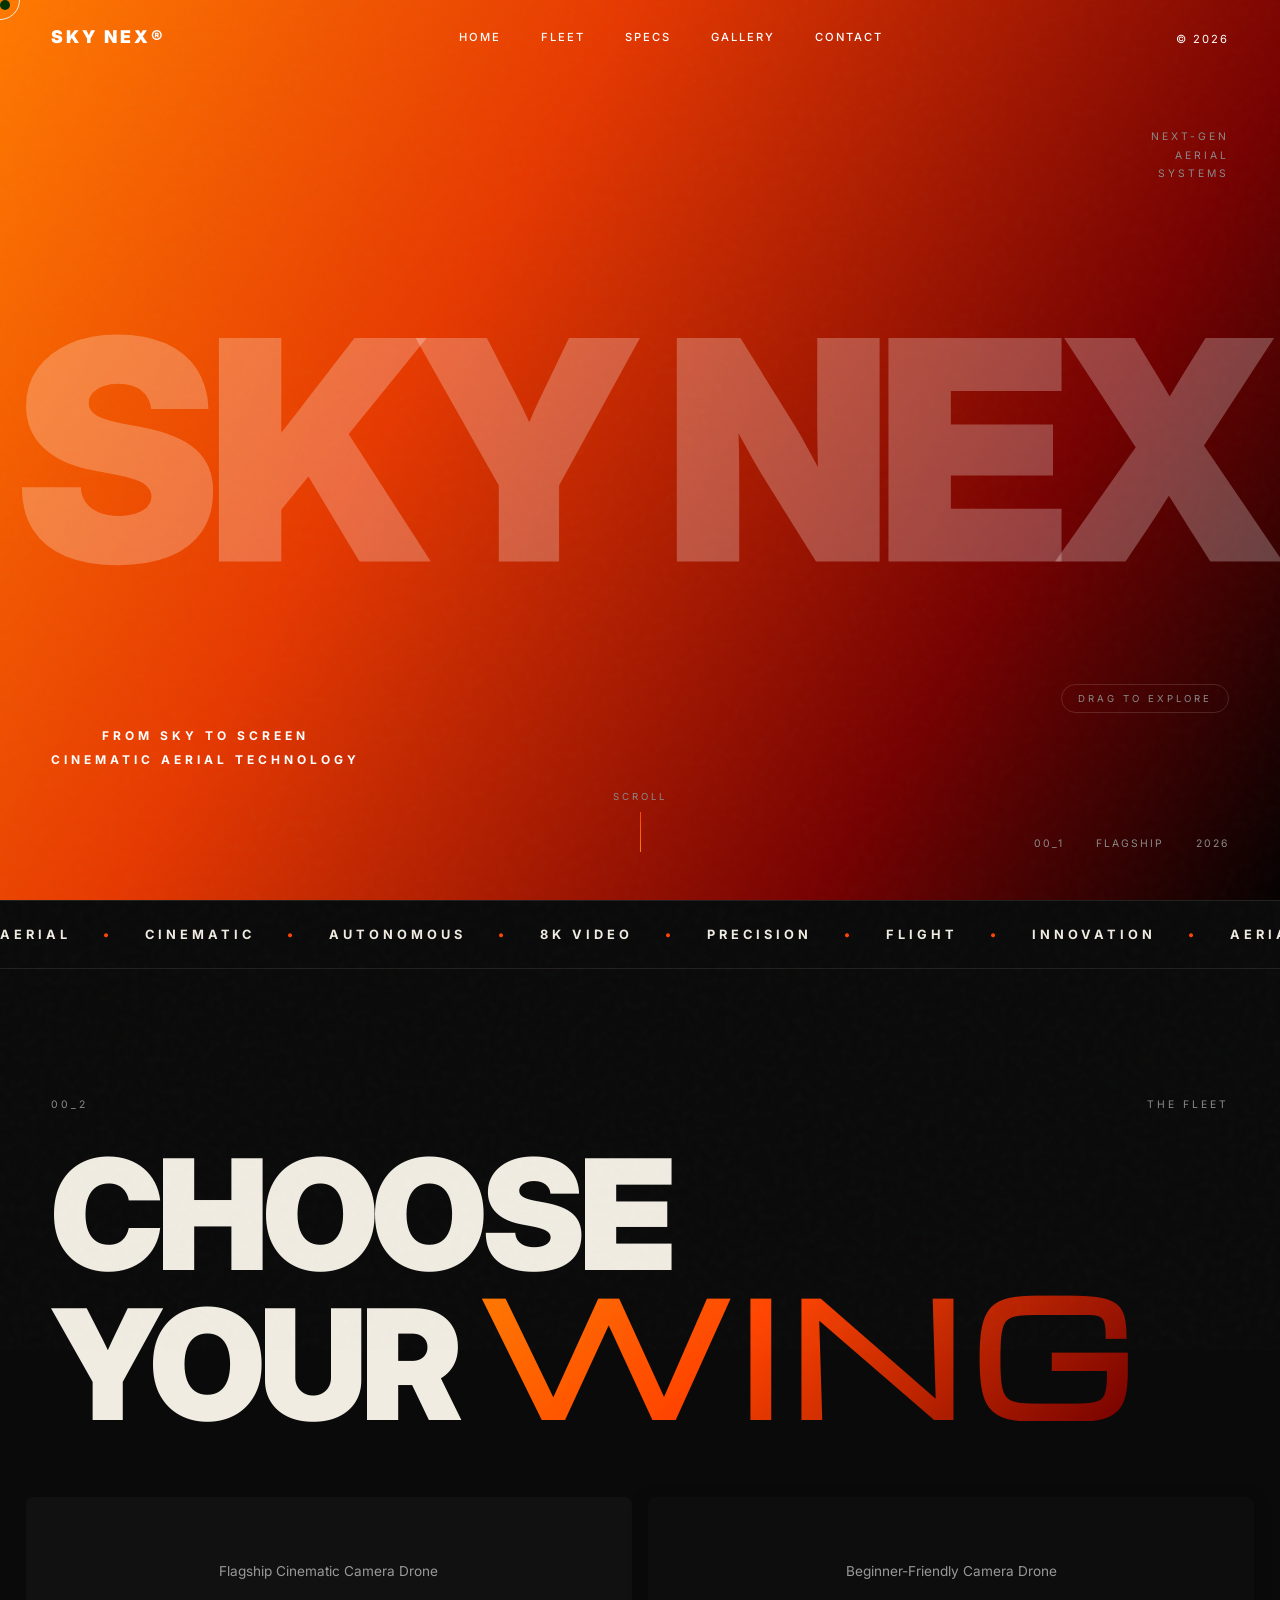
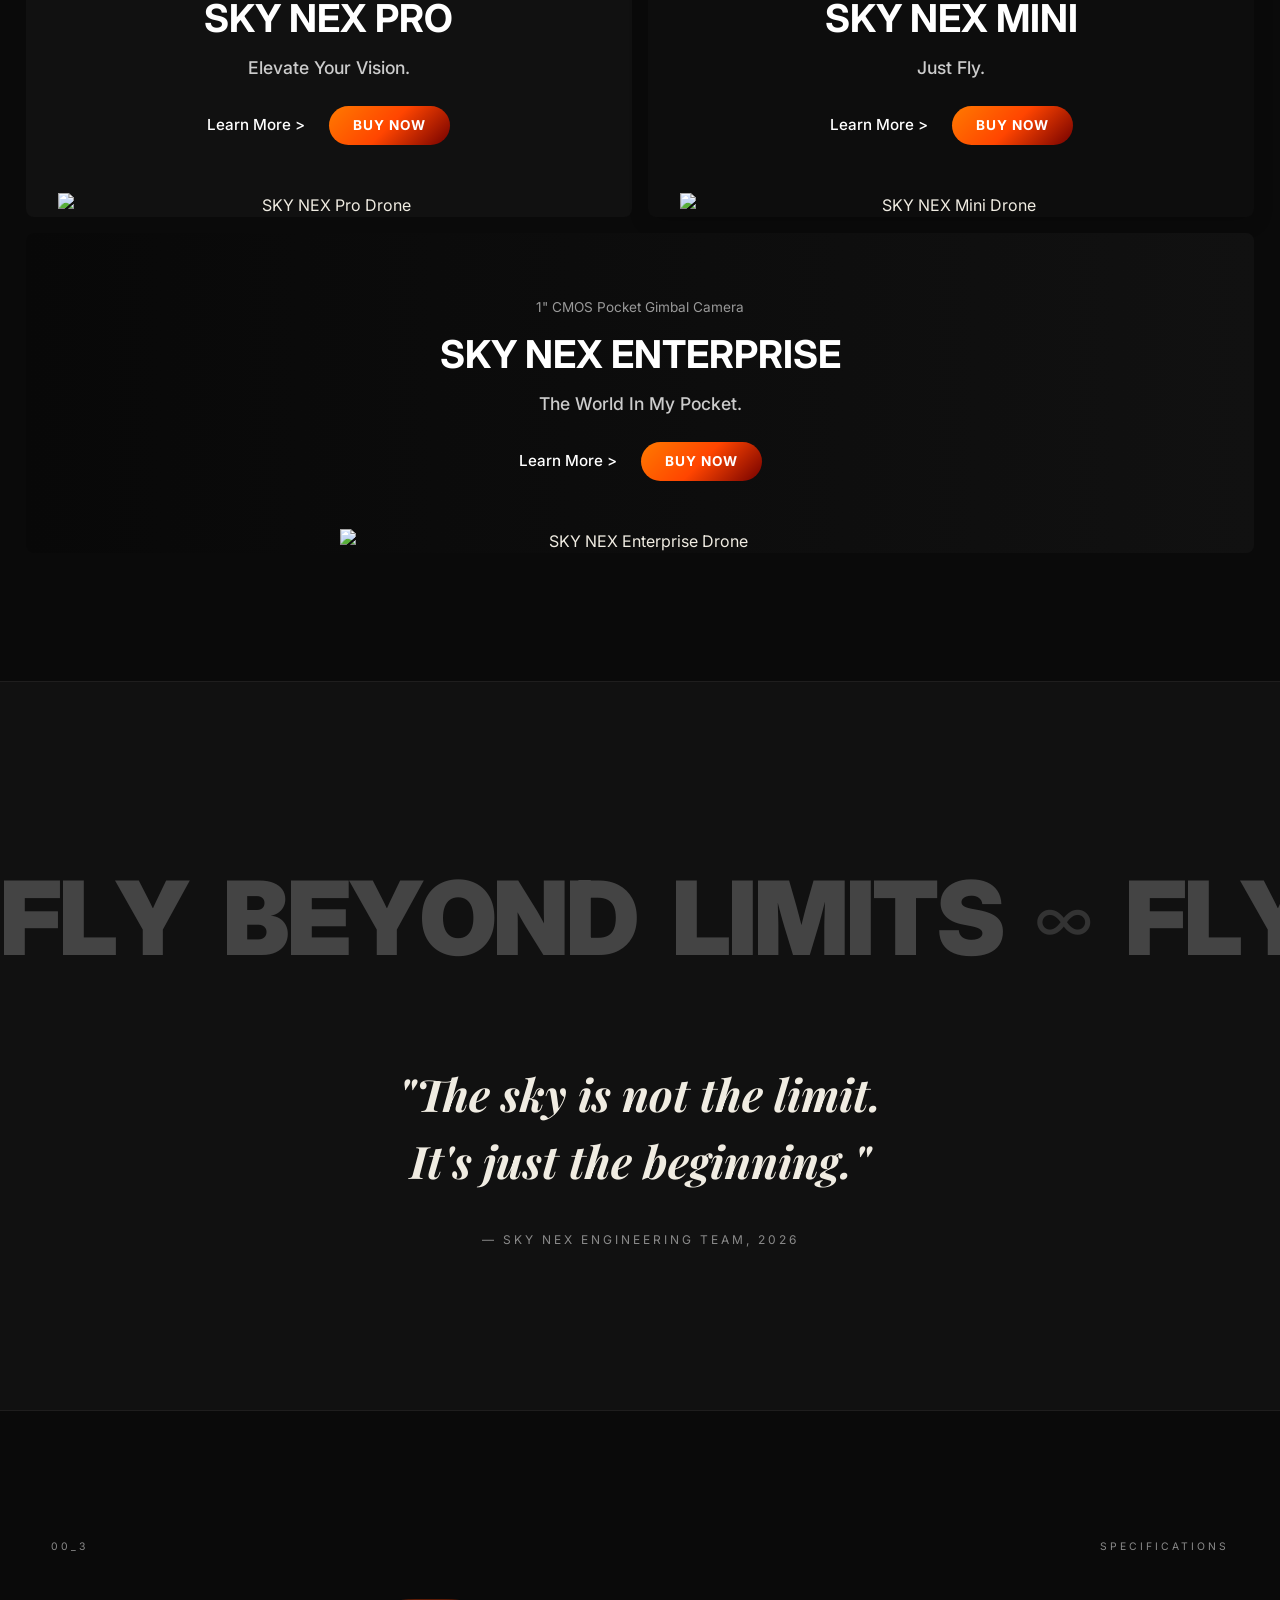
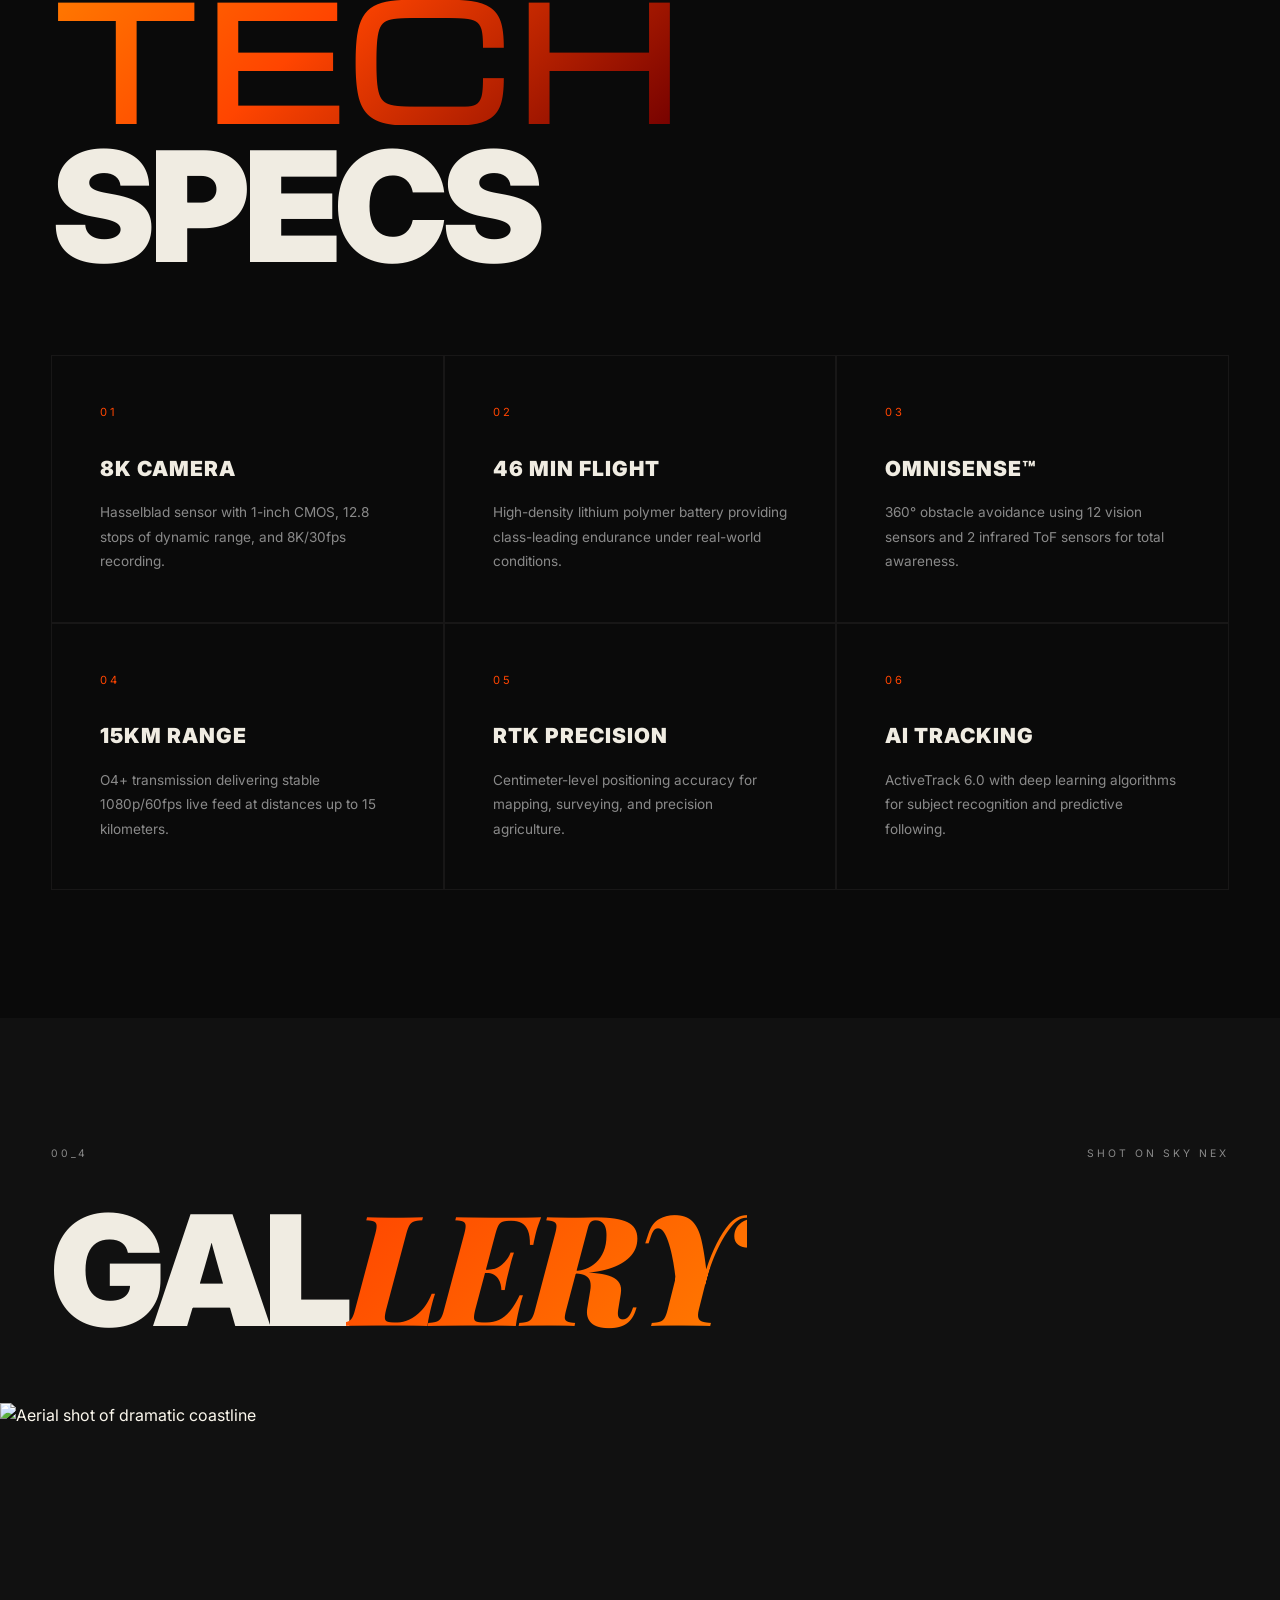
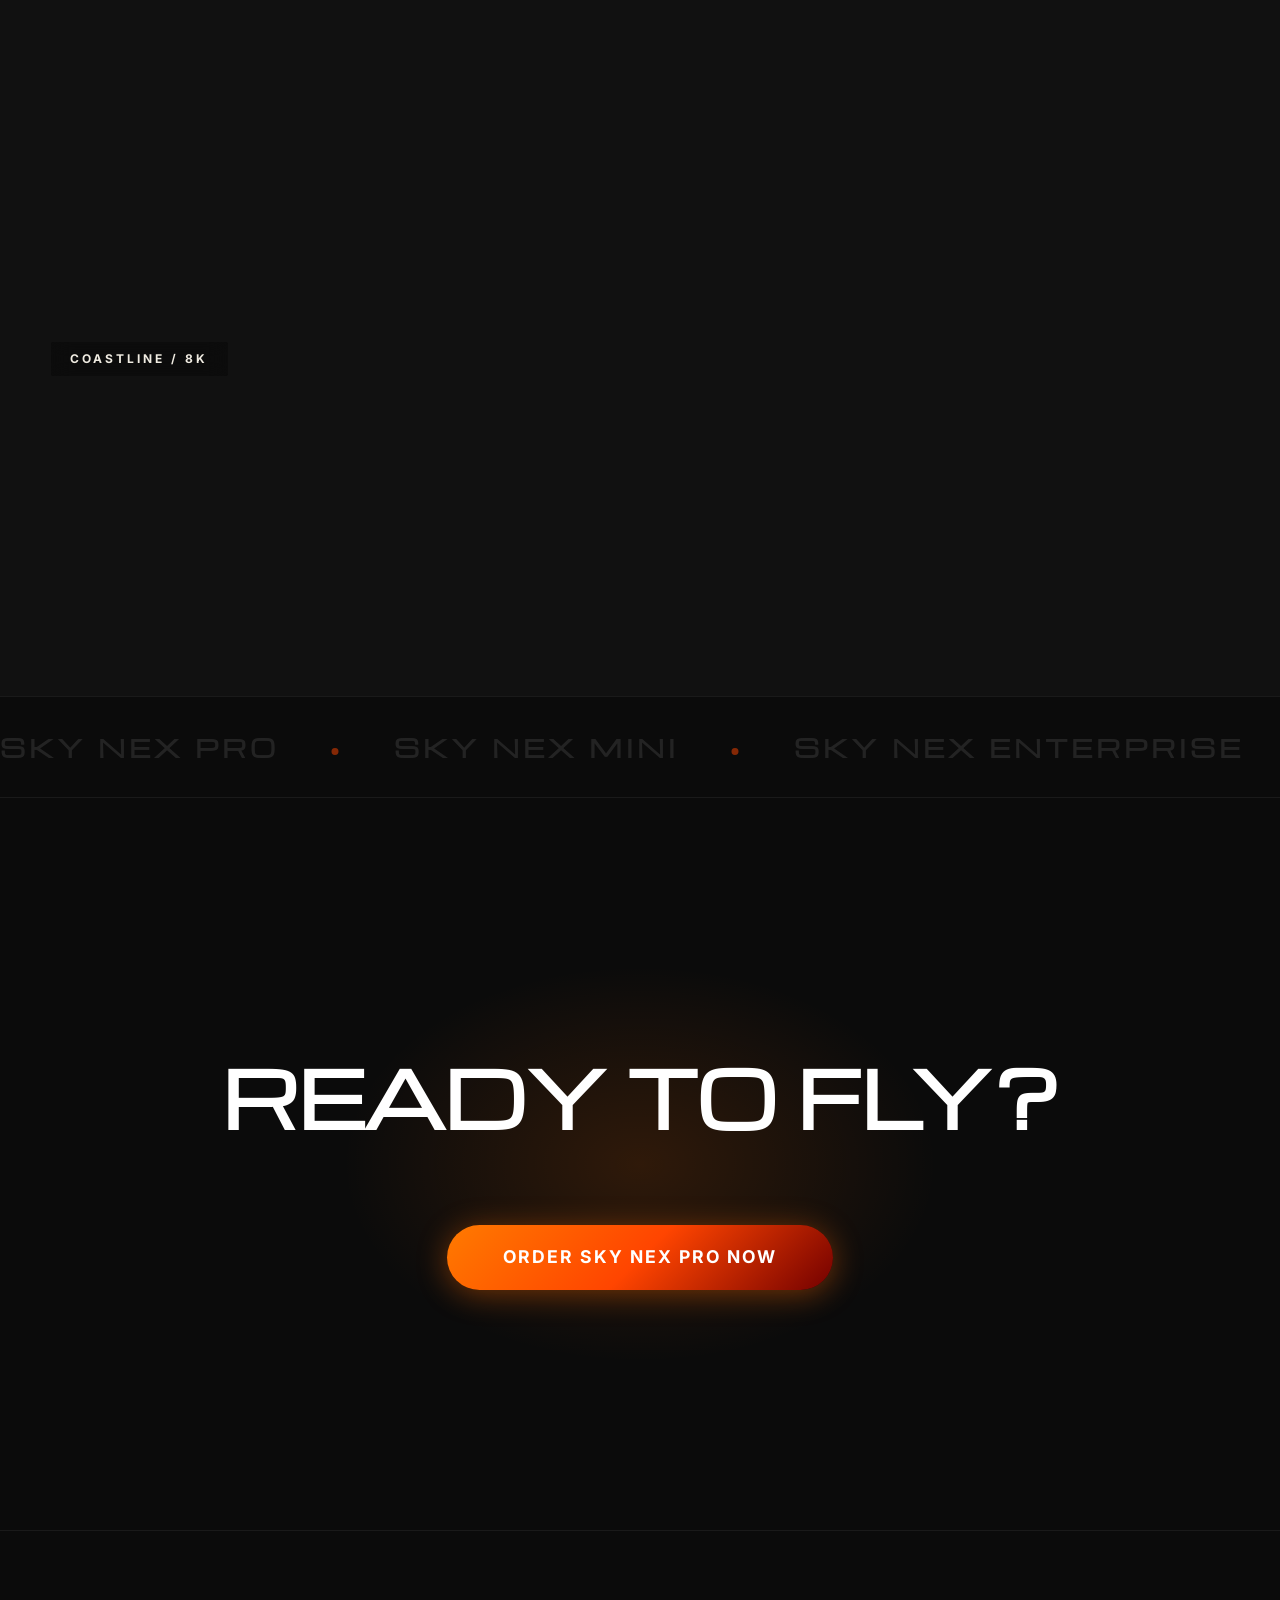
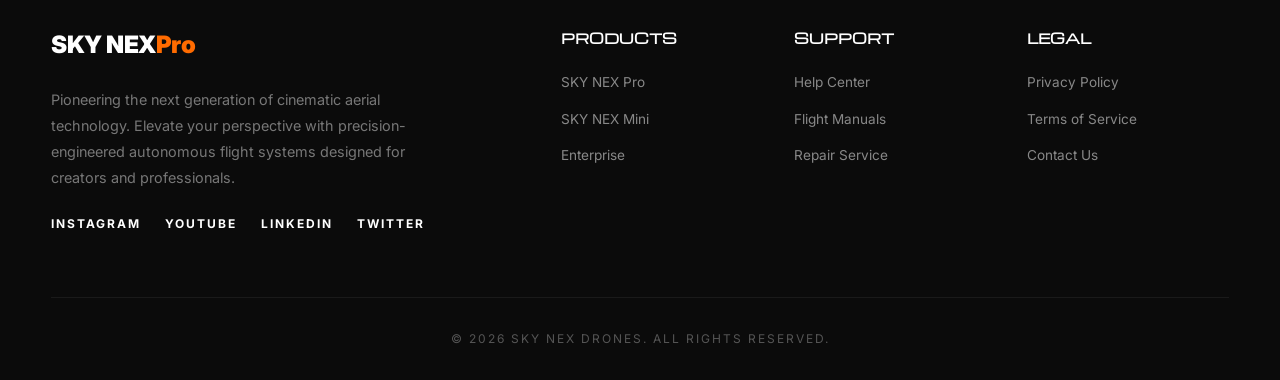
==== commit 2a85ad1a: "Add fully integrated 3D drone simulator with 3 flight modes" ====
--- a/index.html
+++ b/index.html
@@ -286,7 +286,100 @@
                     currentIndex = (currentIndex + 1) % slides.length;
                     slider.style.transform = `translateX(-${currentIndex * 100}vw)`;
                 }
-                
+               
+    <!-- Simulator Hero Section -->
+    <section class="simulator-hero" id="simulator">
+        <div class="simulator-hero-container">
+            <div class="sim-hero-left reveal-up">
+                <div id="sim-hero-canvas"></div>
+            </div>
+            <div class="sim-hero-right reveal-up delay-1">
+                <div class="section-meta"><span>00_5</span><span>FLIGHT ACADEMY</span></div>
+                <h2 class="massive-text">VIRTUAL<br><span class="italic">COCKPIT</span></h2>
+                <p class="sim-desc">Experience the precision of SKY NEX flight systems in our high-fidelity WebGL simulator. Master the skies across three distinct difficulty modes.</p>
+                <div class="sim-features">
+                    <div class="sim-feature">
+                        <span>Real-time Physics</span>
+                    </div>
+                    <div class="sim-feature">
+                        <span>3 Difficulty Modes</span>
+                    </div>
+                    <div class="sim-feature">
+                        <span>Collision Mapping</span>
+                    </div>
+                </div>
+                <button class="btn-launch-sim" id="launchSimBtn">Launch Simulator</button>
+            </div>
+        </div>
+    </section>
+
+    <!-- Simulator Overlay (Full Screen) -->
+    <div class="sim-overlay" id="simOverlay">
+        <div class="sim-close" id="closeSimBtn">&times;</div>
+        
+        <!-- Mode Selection Screen -->
+        <div class="sim-mode-select" id="modeSelectScreen">
+            <h2 class="mode-select-title">SELECT FLIGHT MODE</h2>
+            <div class="mode-cards">
+                <div class="mode-card learner" data-mode="learner">
+                    <div class="mode-level">Level 01</div>
+                    <h3>LEARNER</h3>
+                    <p>Auto-stabilization, limited speed, and visual flight guides. Best for first-time pilots.</p>
+                    <button class="btn-start-mode">Start Training</button>
+                </div>
+                <div class="mode-card intermediate active" data-mode="intermediate">
+                    <div class="mode-level">Level 02</div>
+                    <h3>INTERMEDIATE</h3>
+                    <p>Moderate stabilization with light wind effects. Realistic handling for experienced pilots.</p>
+                    <button class="btn-start-mode">Start Flight</button>
+                </div>
+                <div class="mode-card expert" data-mode="expert">
+                    <div class="mode-level">Level 03</div>
+                    <h3>EXPERT</h3>
+                    <p>Full manual control. No stabilization. Maximum speed and physics-based momentum.</p>
+                    <button class="btn-start-mode">Launch Mission</button>
+                </div>
+            </div>
+        </div>
+
+        <!-- Simulator HUD -->
+        <div class="sim-hud" id="simHud">
+            <div class="hud-top">
+                <div class="hud-item">
+                    <span class="hud-label">BATTERY</span>
+                    <span class="hud-value" id="hud-battery">98%</span>
+                </div>
+                <div class="hud-item">
+                    <span class="hud-label">SIGNAL</span>
+                    <span class="hud-value">STRONG</span>
+                </div>
+            </div>
+            <div class="hud-bottom">
+                <div class="hud-telemetry">
+                    <div class="hud-stat">
+                        <span class="hud-label">ALTITUDE</span>
+                        <span class="hud-value"><span id="hud-alt">0.0</span> m</span>
+                    </div>
+                    <div class="hud-stat">
+                        <span class="hud-label">SPEED</span>
+                        <span class="hud-value"><span id="hud-speed">0.0</span> km/h</span>
+                    </div>
+                </div>
+                <div class="hud-controls-hint">
+                    WASD: MOVE | ARROWS: ALTITUDE | Q/E: ROTATE
+                </div>
+                <div class="hud-actions">
+                    <button id="resetSimBtn">RESET DRONE</button>
+                </div>
+            </div>
+            <div class="hud-crash" id="crashScreen">
+                <h2>DRONE CRASHED</h2>
+                <button id="restartAfterCrash">RESTART SIMULATION</button>
+            </div>
+        </div>
+
+        <div id="sim-canvas-container"></div>
+    </div>
                 // Set interval for 3 seconds (3000ms)
                 setInterval(slideToNext, 3000);
             });
@@ -362,6 +455,7 @@
 
     <script src="hero3d.js"></script>
     <script src="contact3d.js"></script>
+    <script src="simulator.js"></script>
     <script src="script.js"></script>
 </body>
 </html>
--- a/style.css
+++ b/style.css
@@ -1426,3 +1426,306 @@
     color: #aaa;
     line-height: 1.8;
 }
+
+/* --- Simulator Hero --- */
+.simulator-hero {
+    padding: 10rem 4%;
+    background: #050505;
+    overflow: hidden;
+}
+
+.simulator-hero-container {
+    max-width: 1400px;
+    margin: 0 auto;
+    display: grid;
+    grid-template-columns: 1fr 1fr;
+    gap: 4rem;
+    align-items: center;
+}
+
+#sim-hero-canvas {
+    width: 100%;
+    height: 600px;
+    background: radial-gradient(circle at center, #111 0%, #050505 70%);
+    border-radius: 4px;
+}
+
+.sim-hero-right {
+    display: flex;
+    flex-direction: column;
+    gap: 2rem;
+}
+
+.sim-desc {
+    font-size: 1.1rem;
+    color: #888;
+    line-height: 1.8;
+    max-width: 500px;
+}
+
+.sim-features {
+    display: flex;
+    flex-wrap: wrap;
+    gap: 1.5rem;
+}
+
+.sim-feature {
+    display: flex;
+    align-items: center;
+    gap: 0.8rem;
+    font-size: 0.85rem;
+    color: #fff;
+    letter-spacing: 1px;
+    text-transform: uppercase;
+}
+
+.sim-feature::before {
+    content: '';
+    width: 8px;
+    height: 8px;
+    background: var(--accent-orange);
+    border-radius: 50%;
+}
+
+.btn-launch-sim {
+    align-self: flex-start;
+    padding: 1.2rem 3rem;
+    background: linear-gradient(135deg, var(--accent-orange-light), var(--accent-orange), var(--accent-red));
+    border: none;
+    color: #fff;
+    font-weight: 900;
+    text-transform: uppercase;
+    letter-spacing: 2px;
+    cursor: pointer;
+    margin-top: 2rem;
+    transition: transform 0.3s, box-shadow 0.3s;
+}
+
+.btn-launch-sim:hover {
+    transform: translateY(-5px);
+    box-shadow: 0 10px 40px rgba(255, 69, 0, 0.4);
+}
+
+/* --- Simulator Overlay --- */
+.sim-overlay {
+    position: fixed;
+    top: 0;
+    left: 0;
+    width: 100%;
+    height: 100%;
+    background: #000;
+    z-index: 2000;
+    display: none; /* Hidden by default */
+    flex-direction: column;
+    align-items: center;
+    justify-content: center;
+}
+
+.sim-overlay.active {
+    display: flex;
+}
+
+.sim-close {
+    position: absolute;
+    top: 2rem;
+    right: 2rem;
+    font-size: 3rem;
+    color: #fff;
+    cursor: pointer;
+    z-index: 2010;
+    line-height: 1;
+    transition: transform 0.3s;
+}
+
+.sim-close:hover {
+    transform: rotate(90deg);
+}
+
+#sim-canvas-container {
+    position: absolute;
+    top: 0;
+    left: 0;
+    width: 100%;
+    height: 100%;
+}
+
+/* --- Mode Selection --- */
+.sim-mode-select {
+    position: relative;
+    z-index: 2005;
+    text-align: center;
+    width: 100%;
+    max-width: 1200px;
+    padding: 2rem;
+    background: rgba(0, 0, 0, 0.9);
+    backdrop-filter: blur(20px);
+}
+
+.mode-select-title {
+    font-family: var(--font-accent);
+    font-size: 2.5rem;
+    letter-spacing: 4px;
+    margin-bottom: 4rem;
+}
+
+.mode-cards {
+    display: grid;
+    grid-template-columns: repeat(3, 1fr);
+    gap: 2rem;
+}
+
+.mode-card {
+    background: #111;
+    border: 1px solid #222;
+    padding: 3rem 2rem;
+    display: flex;
+    flex-direction: column;
+    gap: 1.5rem;
+    transition: all 0.4s var(--transition-smooth);
+    cursor: pointer;
+}
+
+.mode-card:hover {
+    border-color: var(--accent-orange);
+    transform: translateY(-10px);
+}
+
+.mode-card.active {
+    border-color: var(--accent-orange);
+    background: #1a1a1a;
+}
+
+.mode-level {
+    font-size: 0.7rem;
+    color: #666;
+    letter-spacing: 2px;
+}
+
+.mode-card h3 {
+    font-family: var(--font-accent);
+    font-size: 1.5rem;
+    letter-spacing: 2px;
+}
+
+.mode-card p {
+    font-size: 0.9rem;
+    color: #888;
+    line-height: 1.6;
+}
+
+.btn-start-mode {
+    margin-top: auto;
+    padding: 1rem;
+    background: transparent;
+    border: 1px solid #333;
+    color: #fff;
+    font-weight: 700;
+    text-transform: uppercase;
+    cursor: pointer;
+    transition: all 0.3s;
+}
+
+.mode-card:hover .btn-start-mode {
+    background: #fff;
+    color: #000;
+    border-color: #fff;
+}
+
+.learner { border-top: 4px solid #4CAF50; }
+.intermediate { border-top: 4px solid #FFC107; }
+.expert { border-top: 4px solid #F44336; }
+
+/* --- HUD --- */
+.sim-hud {
+    position: absolute;
+    top: 0;
+    left: 0;
+    width: 100%;
+    height: 100%;
+    pointer-events: none;
+    z-index: 2005;
+    padding: 3rem;
+    display: none; /* Shown when sim starts */
+    flex-direction: column;
+    justify-content: space-between;
+}
+
+.hud-top, .hud-bottom {
+    display: flex;
+    justify-content: space-between;
+    align-items: flex-end;
+}
+
+.hud-item, .hud-stat {
+    display: flex;
+    flex-direction: column;
+    gap: 0.3rem;
+}
+
+.hud-label {
+    font-size: 0.65rem;
+    color: #666;
+    letter-spacing: 2px;
+}
+
+.hud-value {
+    font-family: var(--font-accent);
+    font-size: 1.2rem;
+    color: #fff;
+}
+
+.hud-controls-hint {
+    font-size: 0.7rem;
+    color: rgba(255, 255, 255, 0.4);
+    letter-spacing: 1px;
+}
+
+.hud-actions {
+    pointer-events: auto;
+}
+
+.hud-actions button {
+    padding: 0.8rem 1.5rem;
+    background: rgba(255, 255, 255, 0.1);
+    border: 1px solid rgba(255, 255, 255, 0.2);
+    color: #fff;
+    font-size: 0.7rem;
+    font-weight: 700;
+    letter-spacing: 1px;
+    cursor: pointer;
+}
+
+.hud-crash {
+    position: absolute;
+    top: 50%;
+    left: 50%;
+    transform: translate(-50%, -50%);
+    text-align: center;
+    background: rgba(244, 67, 54, 0.9);
+    padding: 3rem;
+    display: none;
+    pointer-events: auto;
+}
+
+.hud-crash h2 {
+    font-family: var(--font-accent);
+    margin-bottom: 2rem;
+}
+
+.hud-crash button {
+    padding: 1rem 2rem;
+    background: #fff;
+    border: none;
+    color: #000;
+    font-weight: 900;
+    cursor: pointer;
+}
+
+@media (max-width: 1024px) {
+    .simulator-hero-container {
+        grid-template-columns: 1fr;
+    }
+    .mode-cards {
+        grid-template-columns: 1fr;
+    }
+}
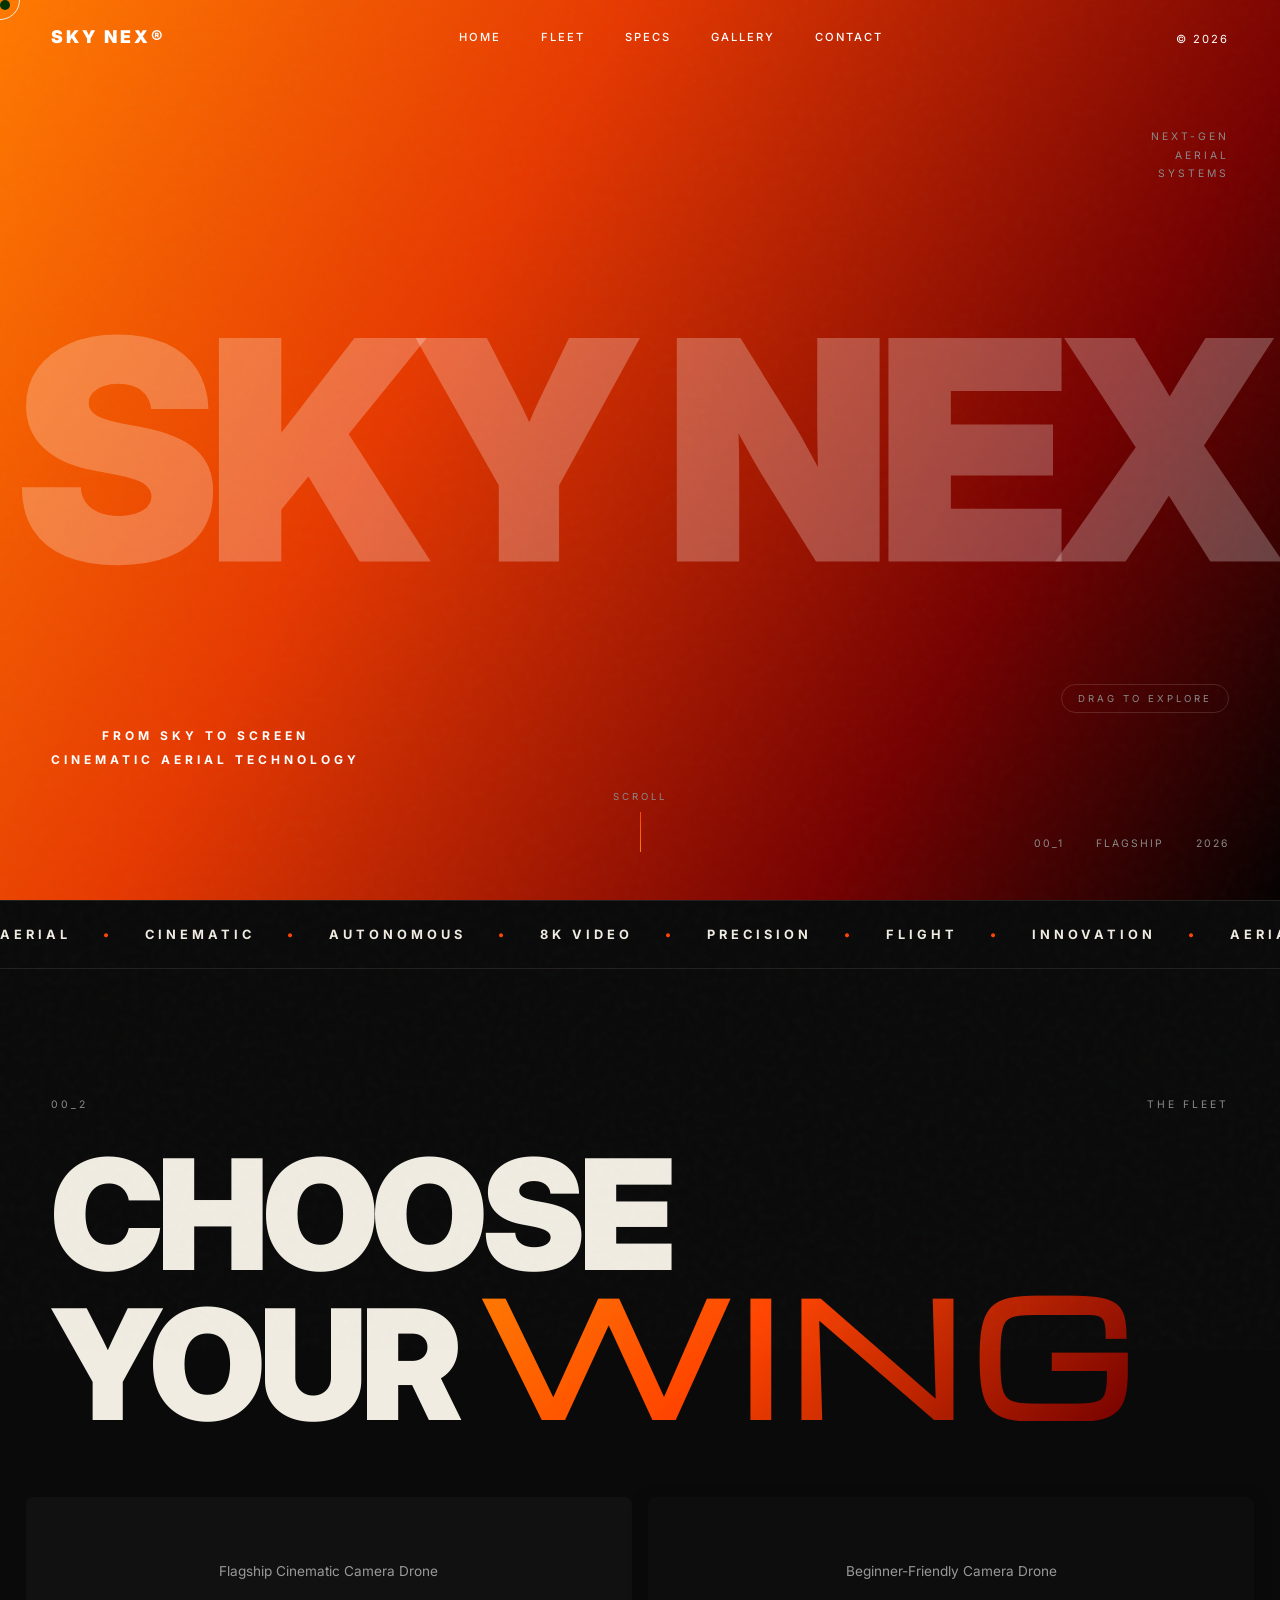
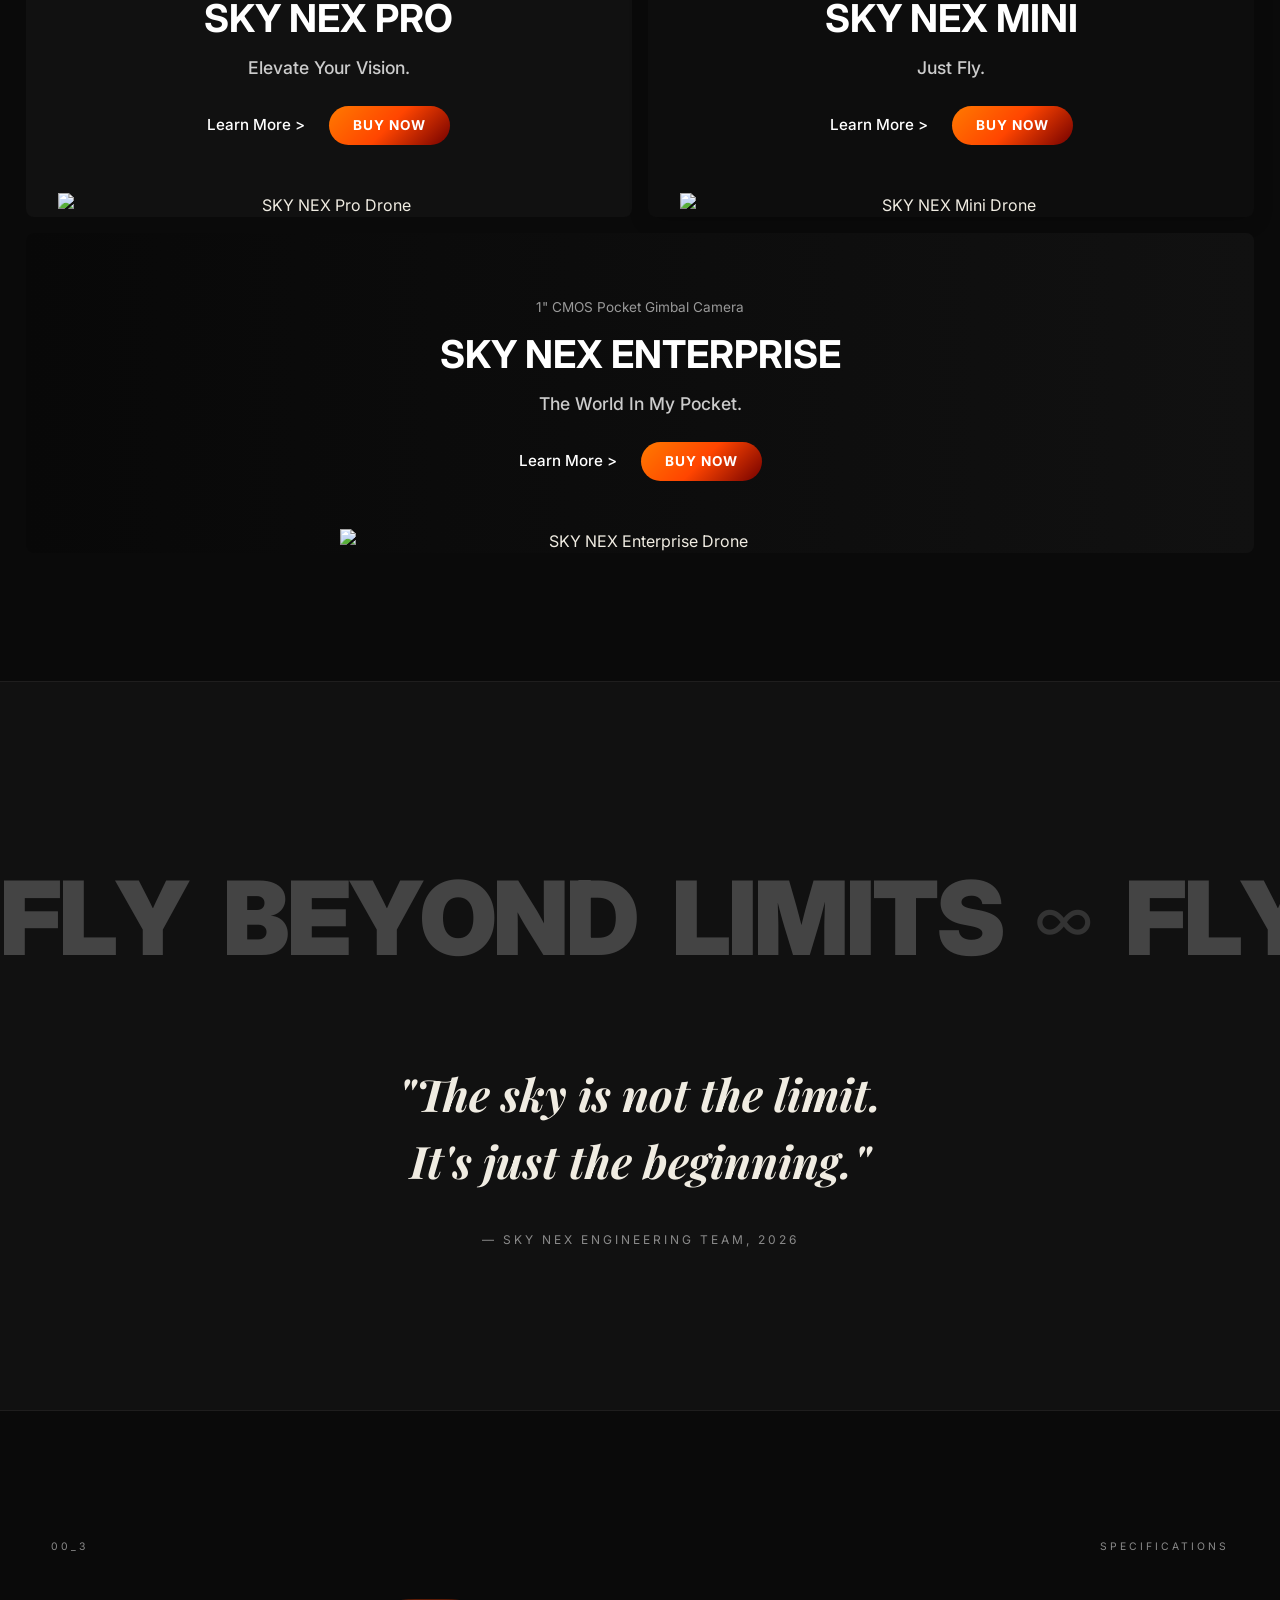
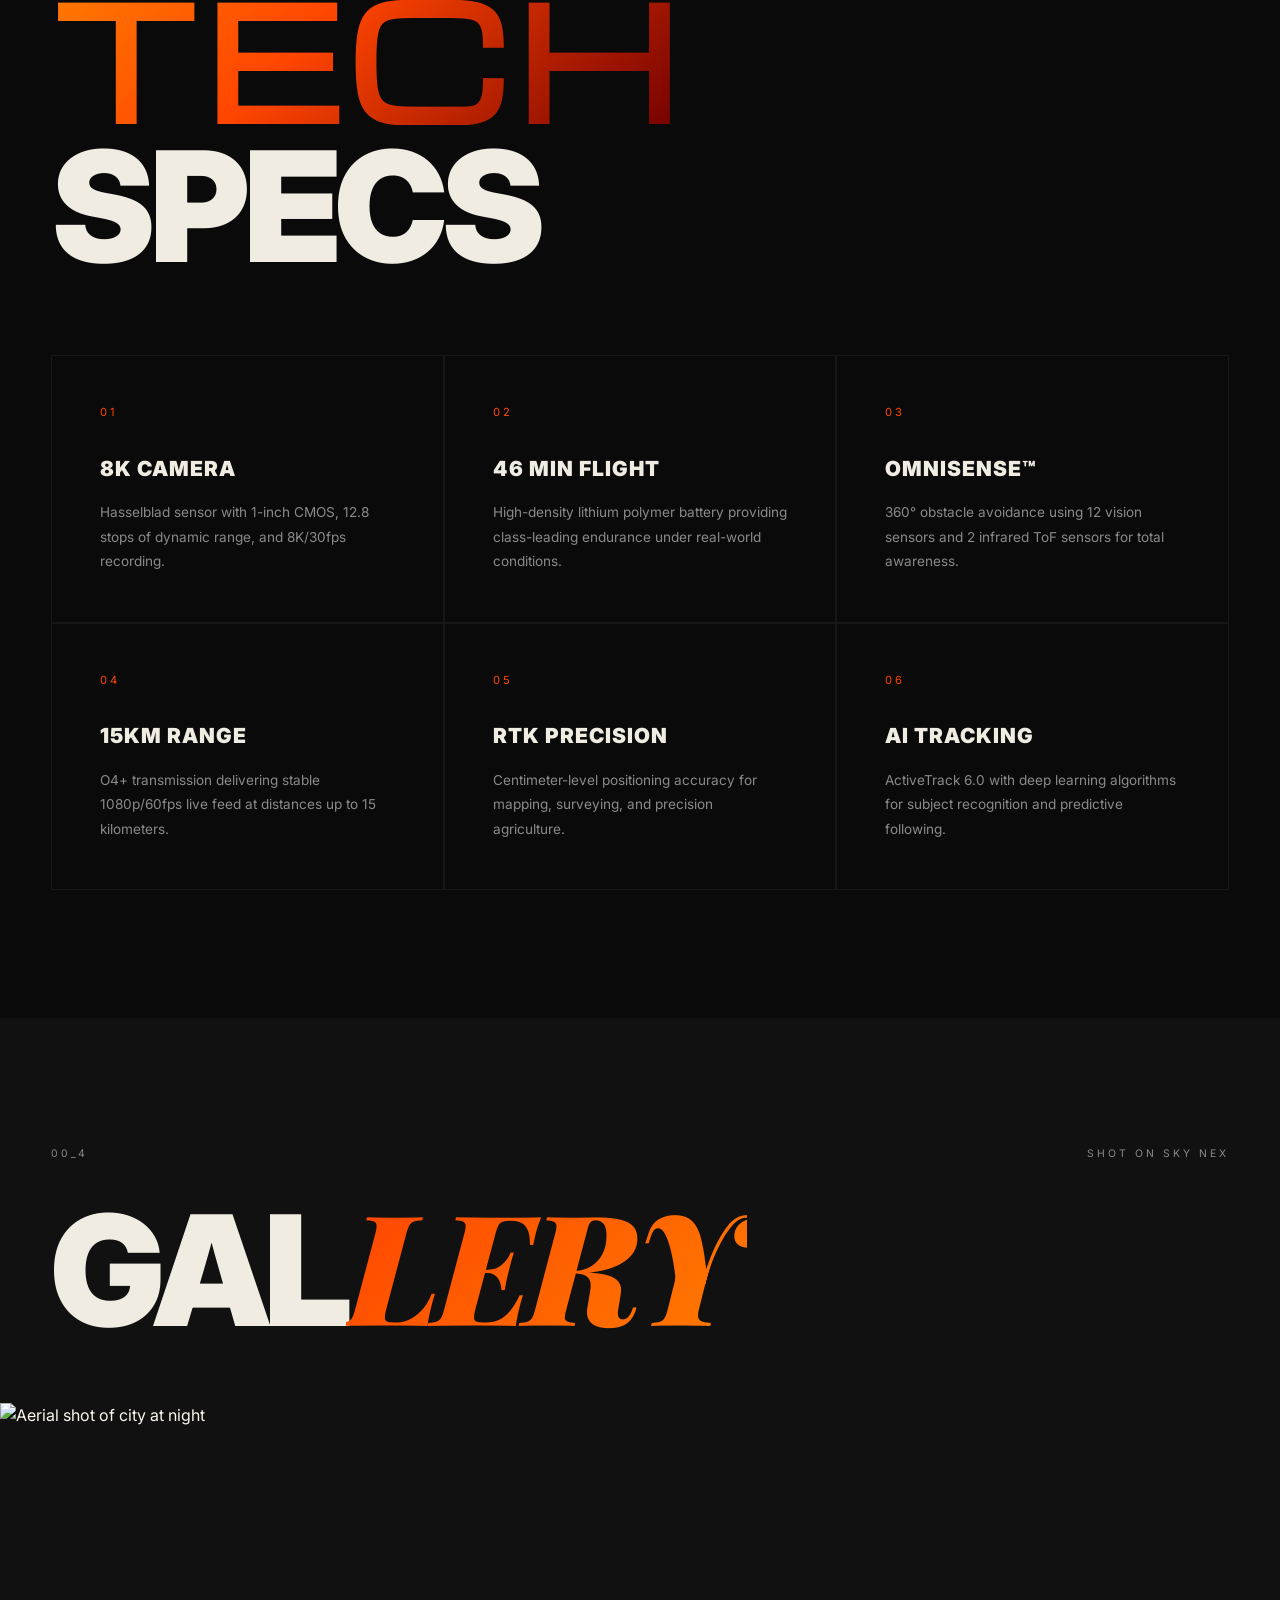
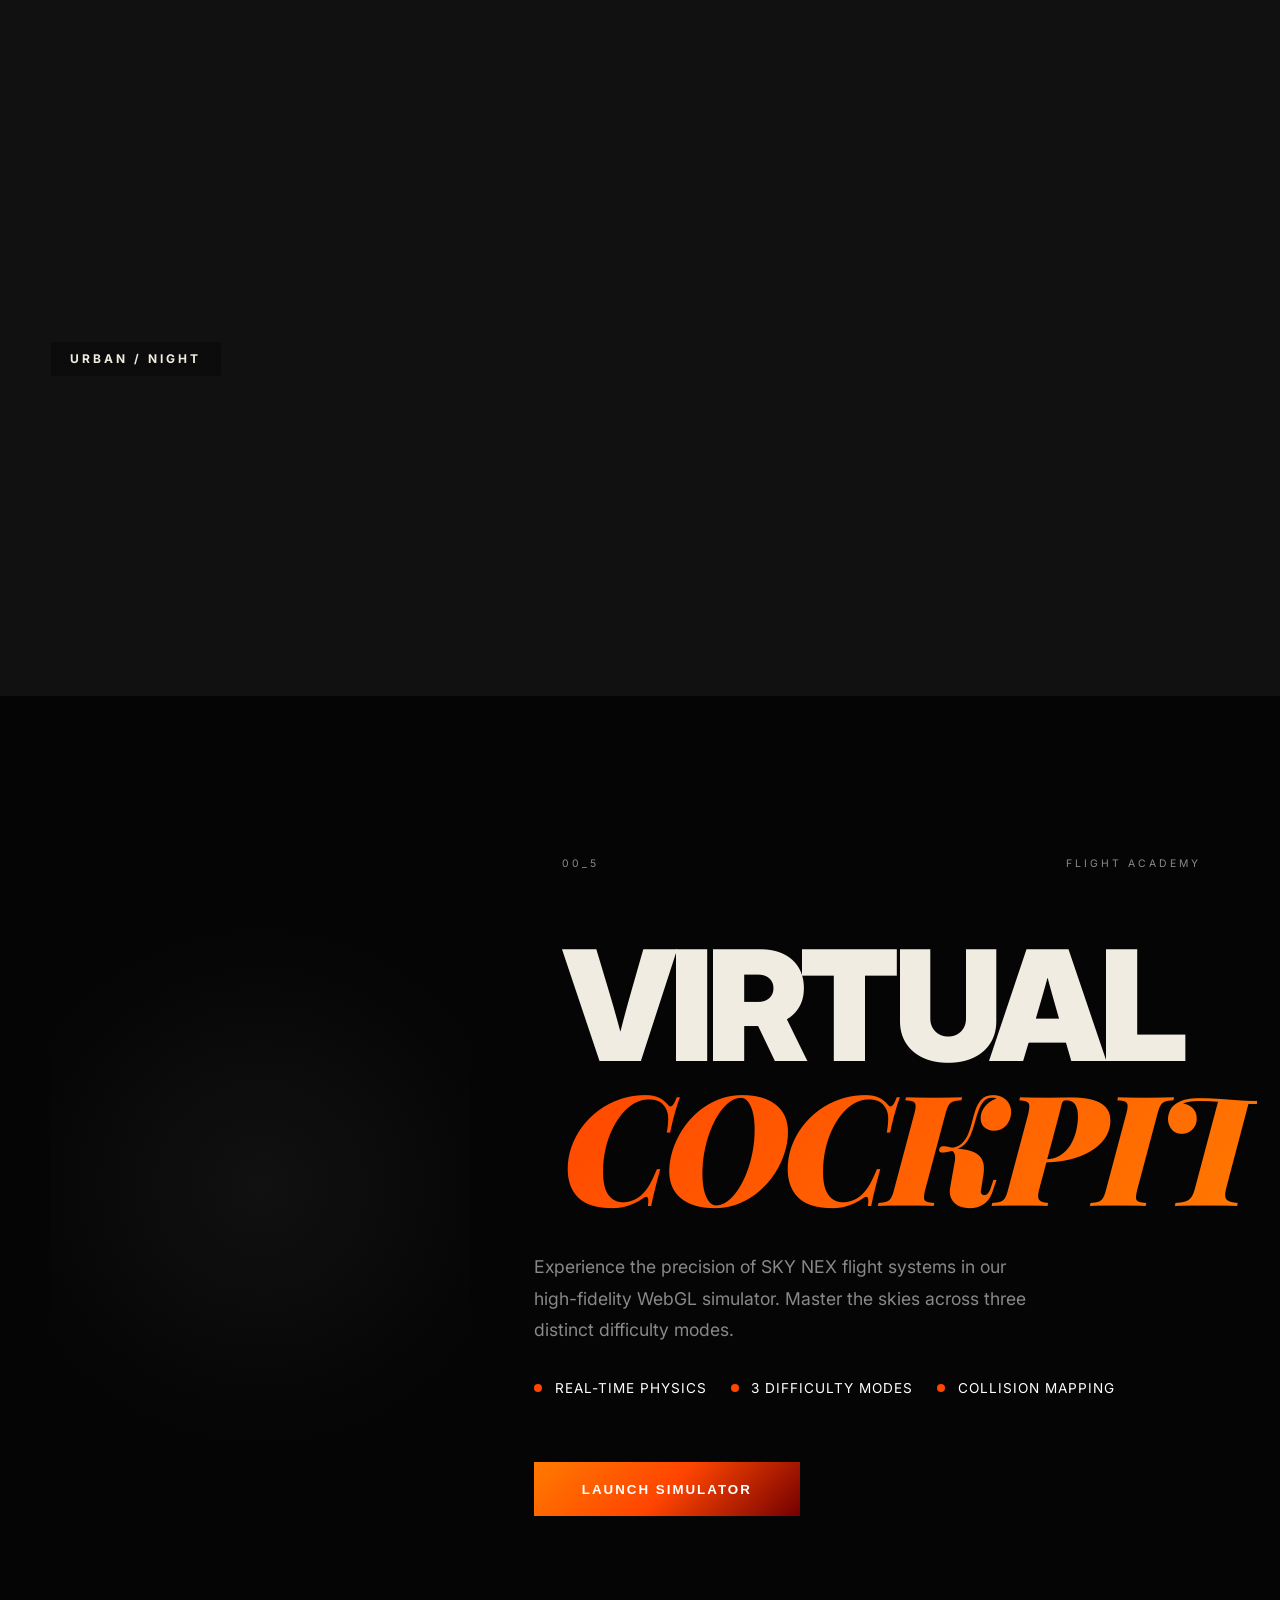
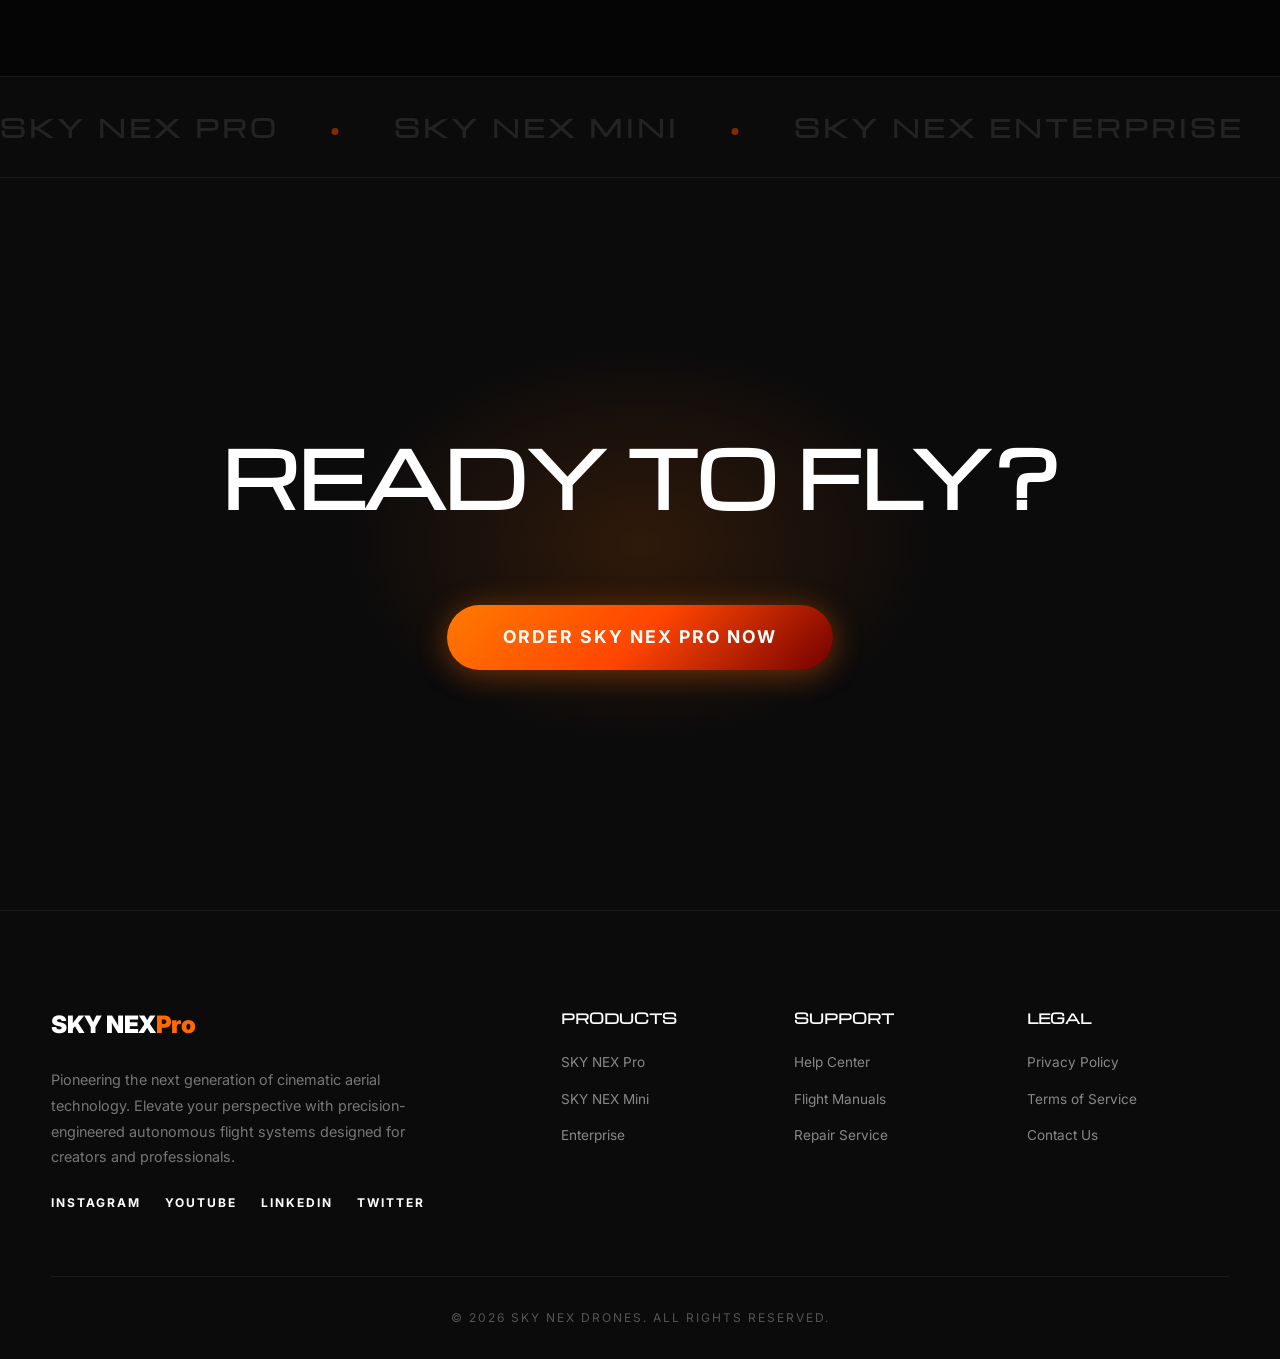
==== commit 9bc61e09: "Fix simulator placement in index.html" ====
--- a/index.html
+++ b/index.html
@@ -287,6 +287,13 @@
                     slider.style.transform = `translateX(-${currentIndex * 100}vw)`;
                 }
                
+
+                // Set interval for 3 seconds (3000ms)
+                setInterval(slideToNext, 3000);
+            });
+        </script>
+    </section>
+
     <!-- Simulator Hero Section -->
     <section class="simulator-hero" id="simulator">
         <div class="simulator-hero-container">
@@ -380,11 +387,7 @@
 
         <div id="sim-canvas-container"></div>
     </div>
-                // Set interval for 3 seconds (3000ms)
-                setInterval(slideToNext, 3000);
-            });
-        </script>
-    </section>
+
 
     <!-- Transition Marquee -->
     <div class="transition-marquee">
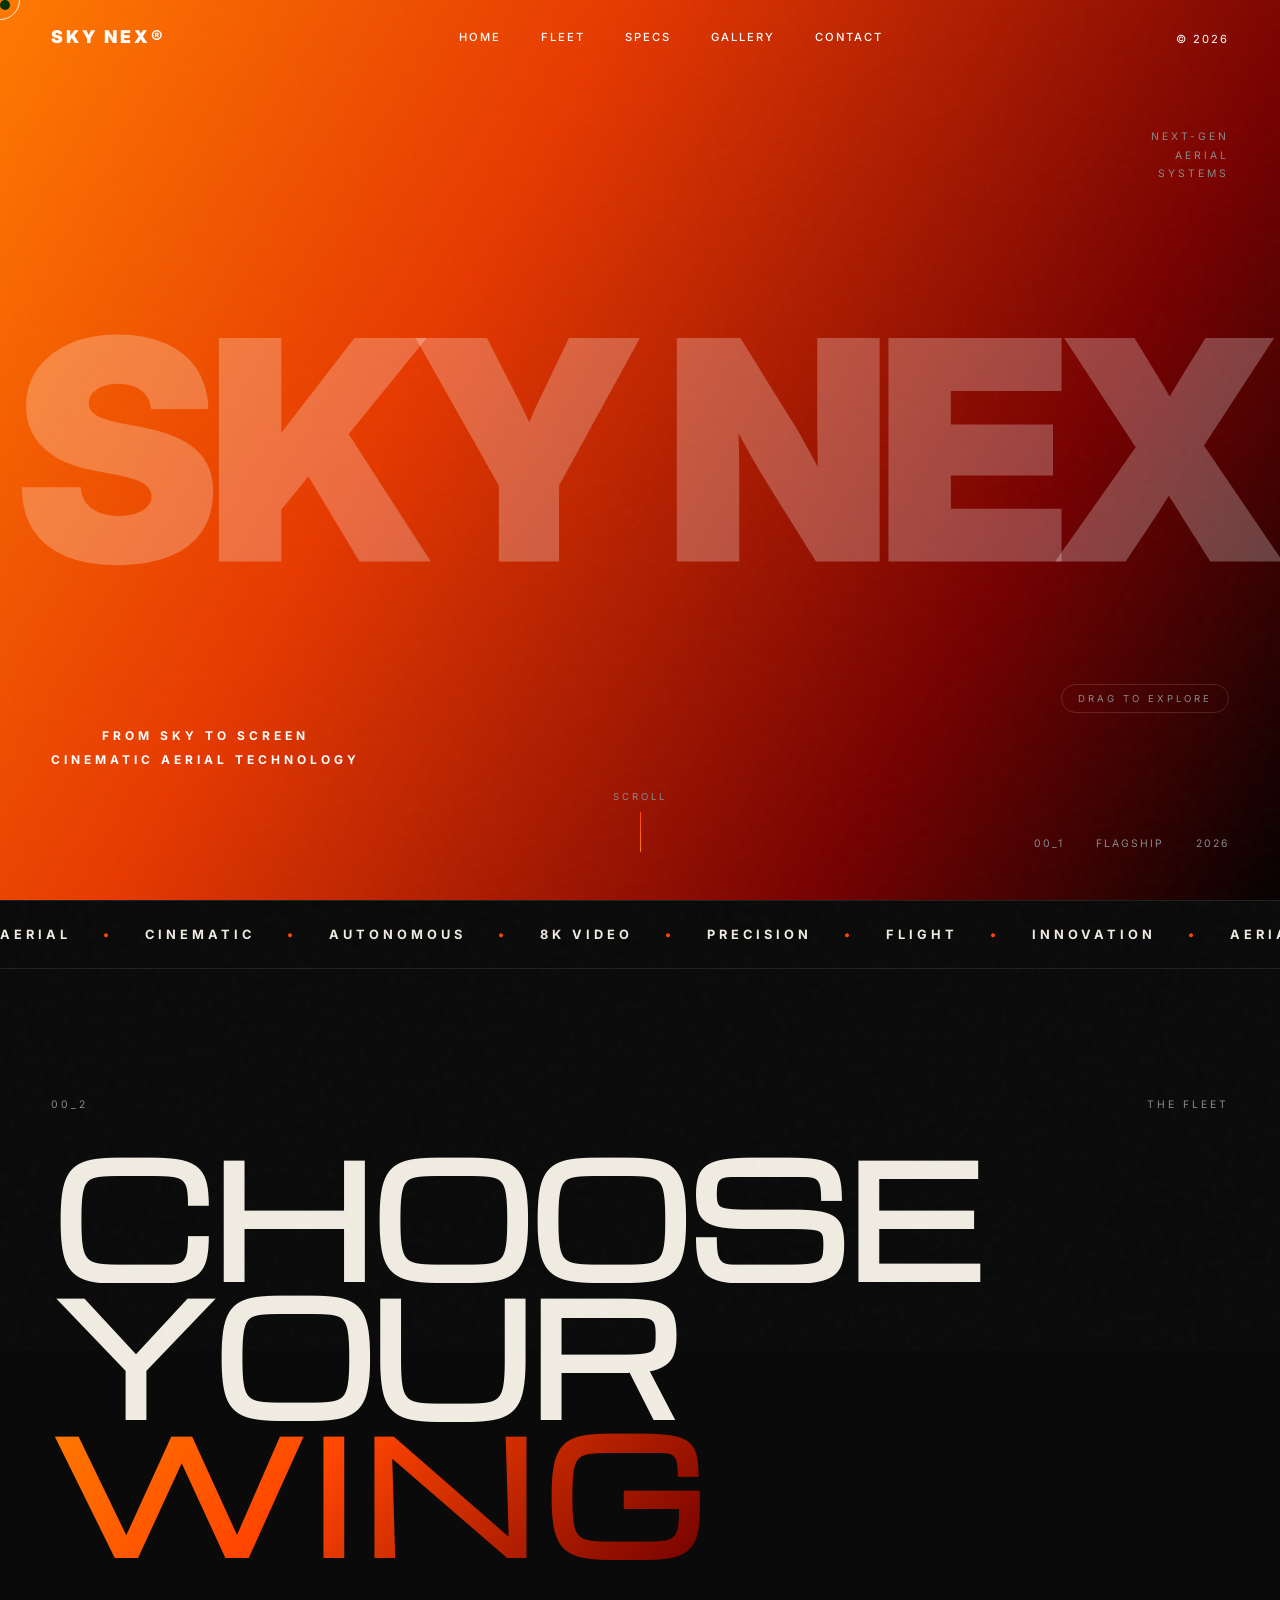
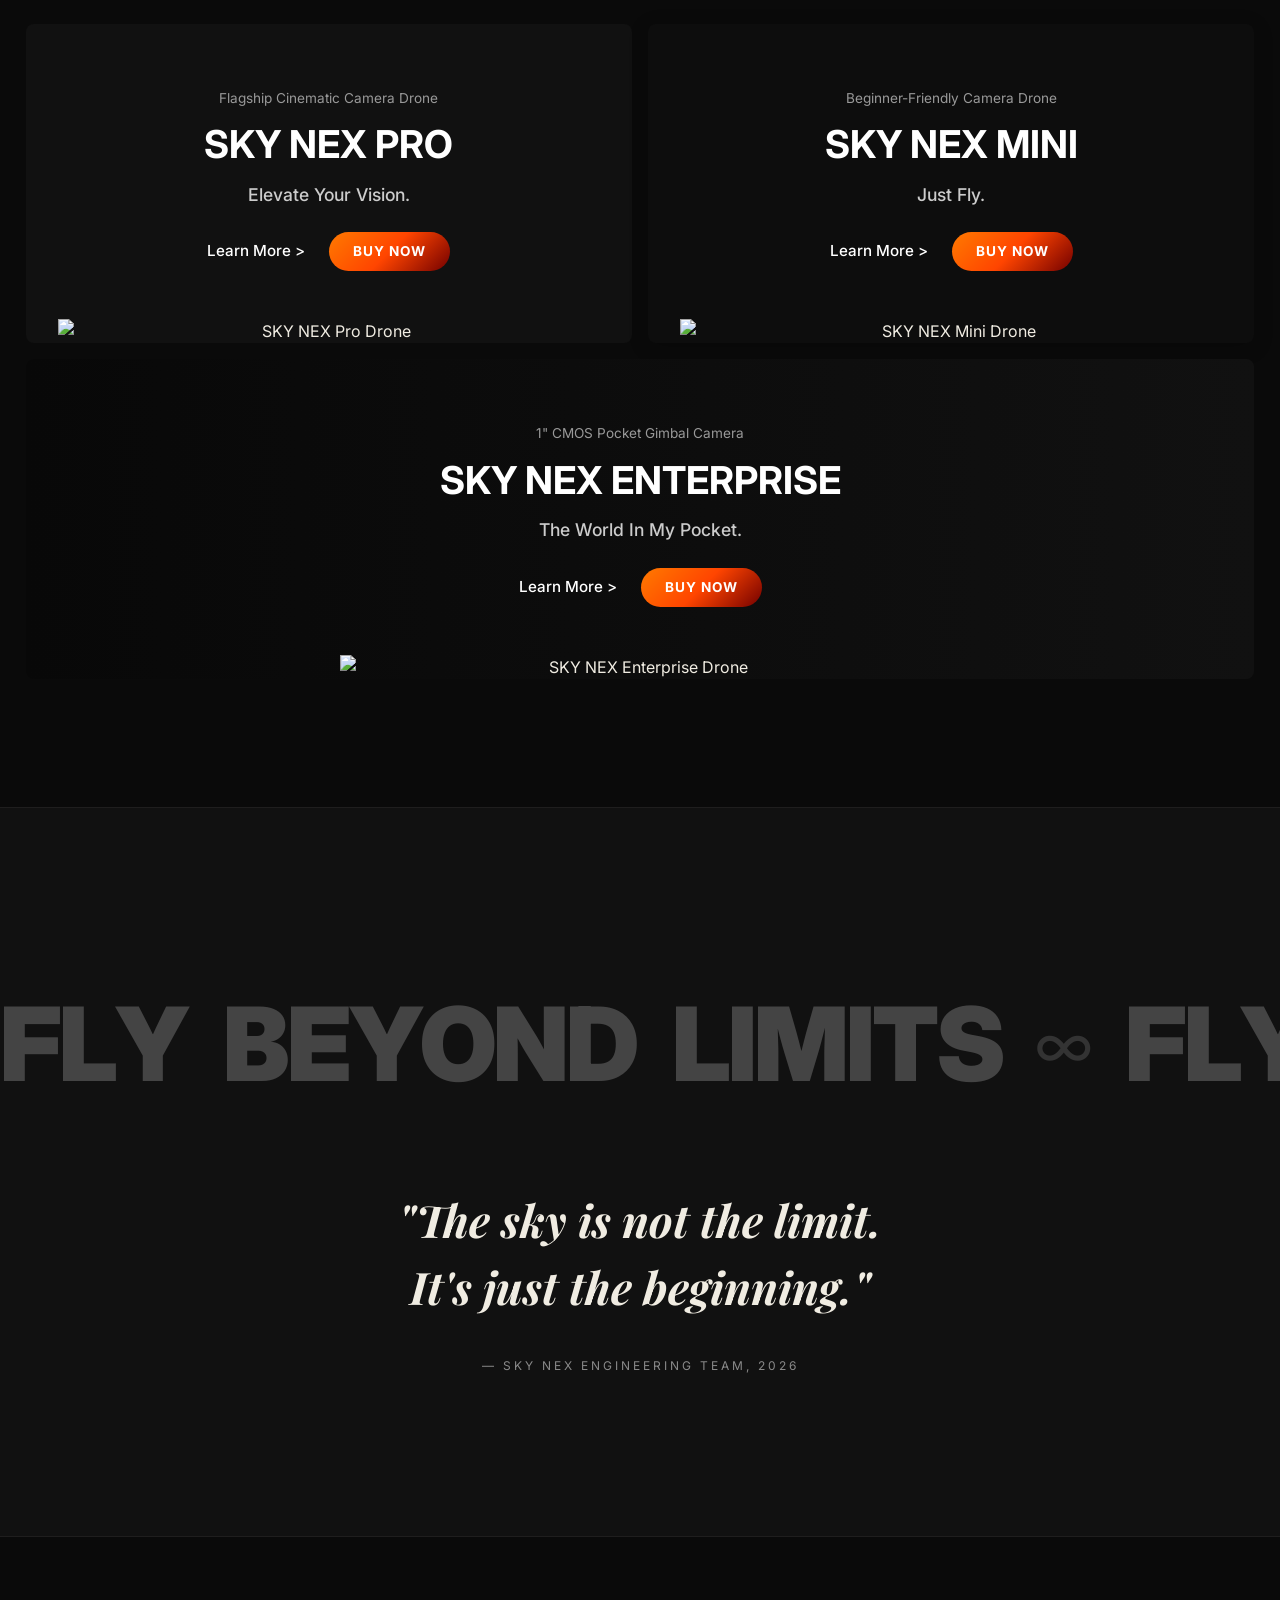
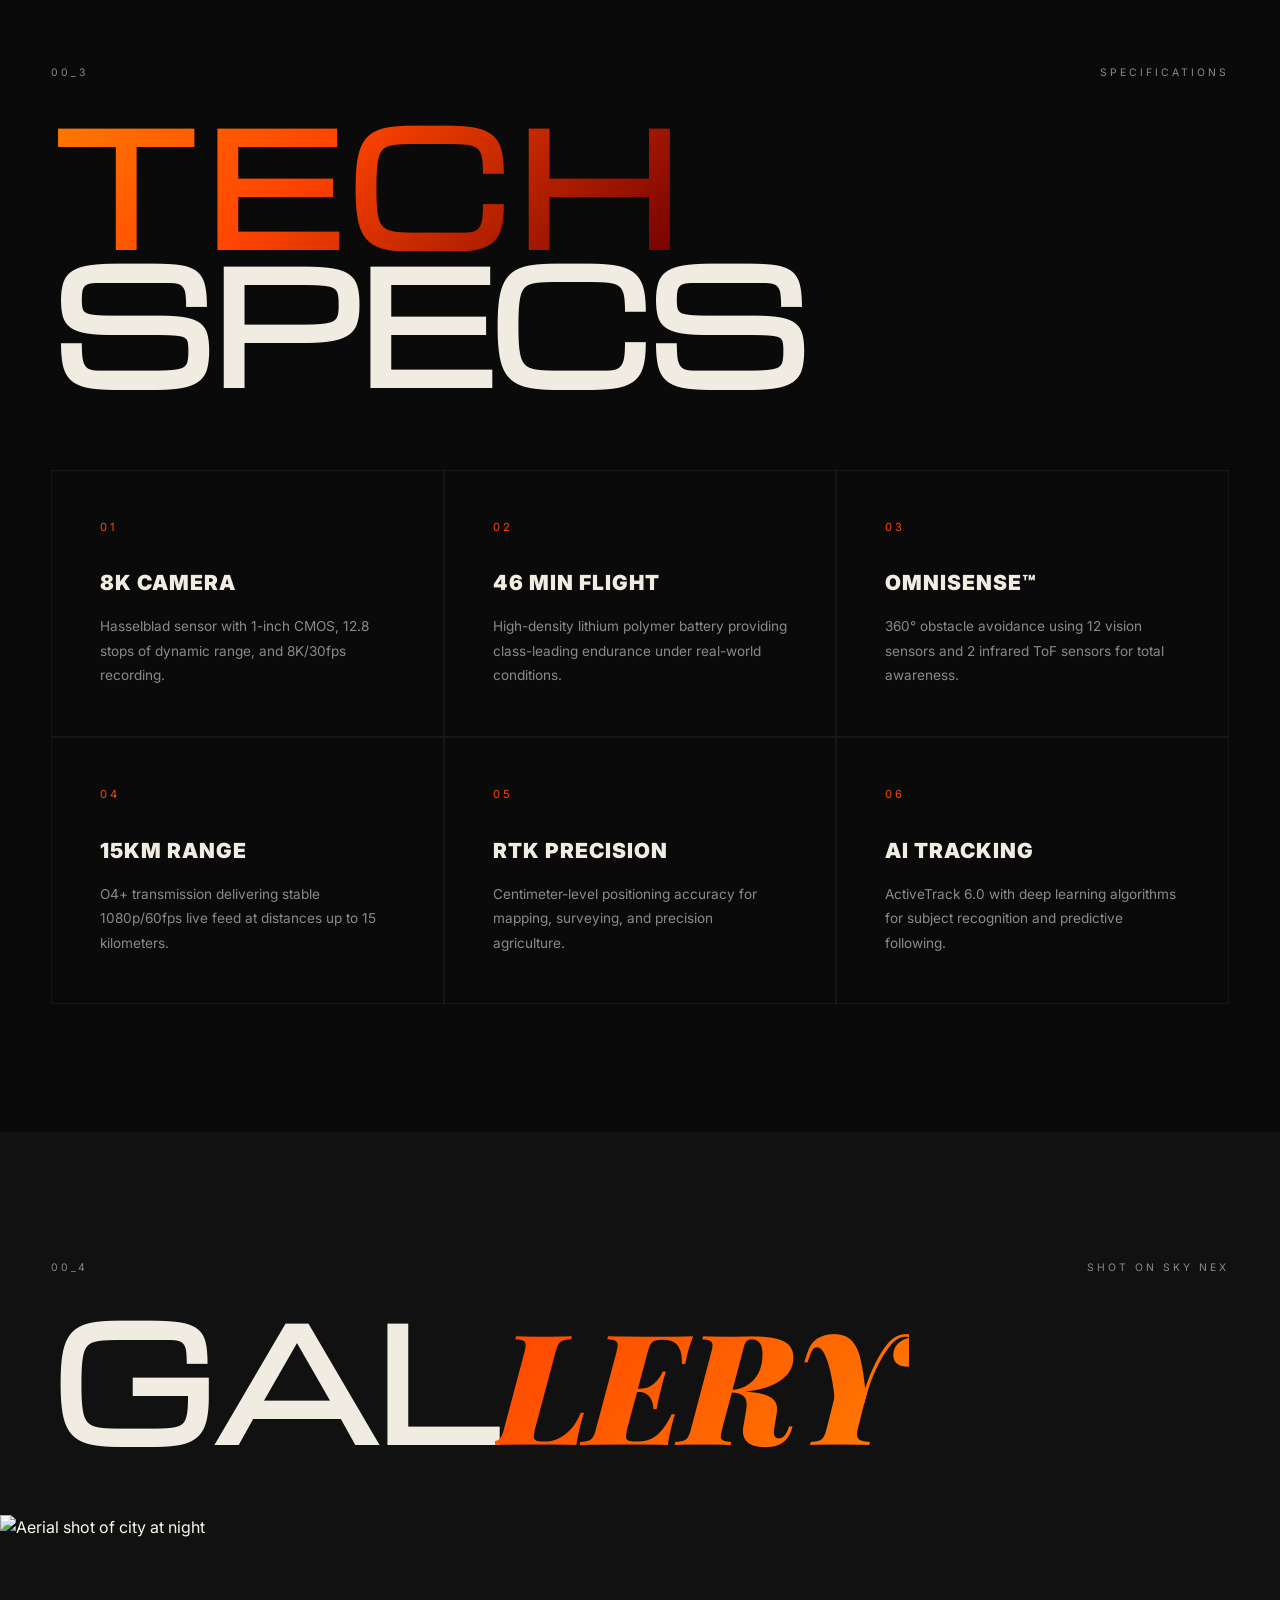
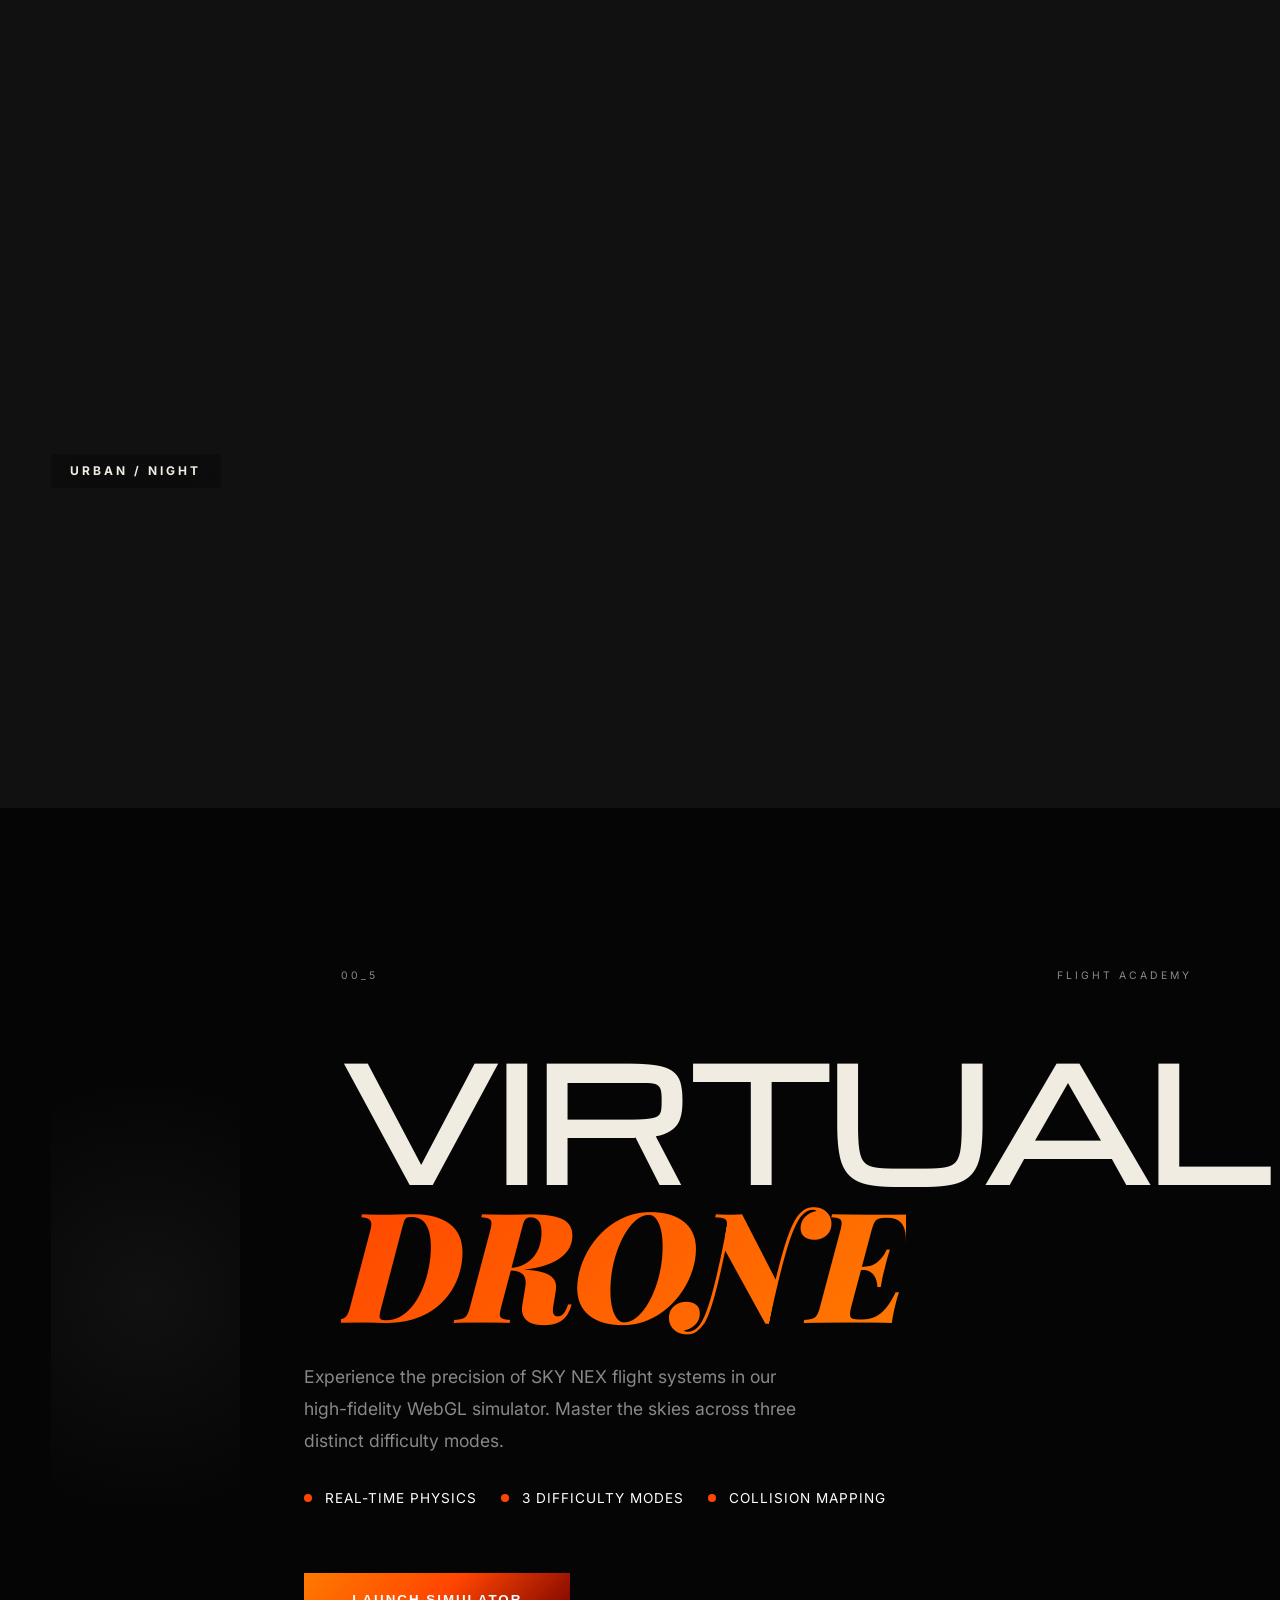
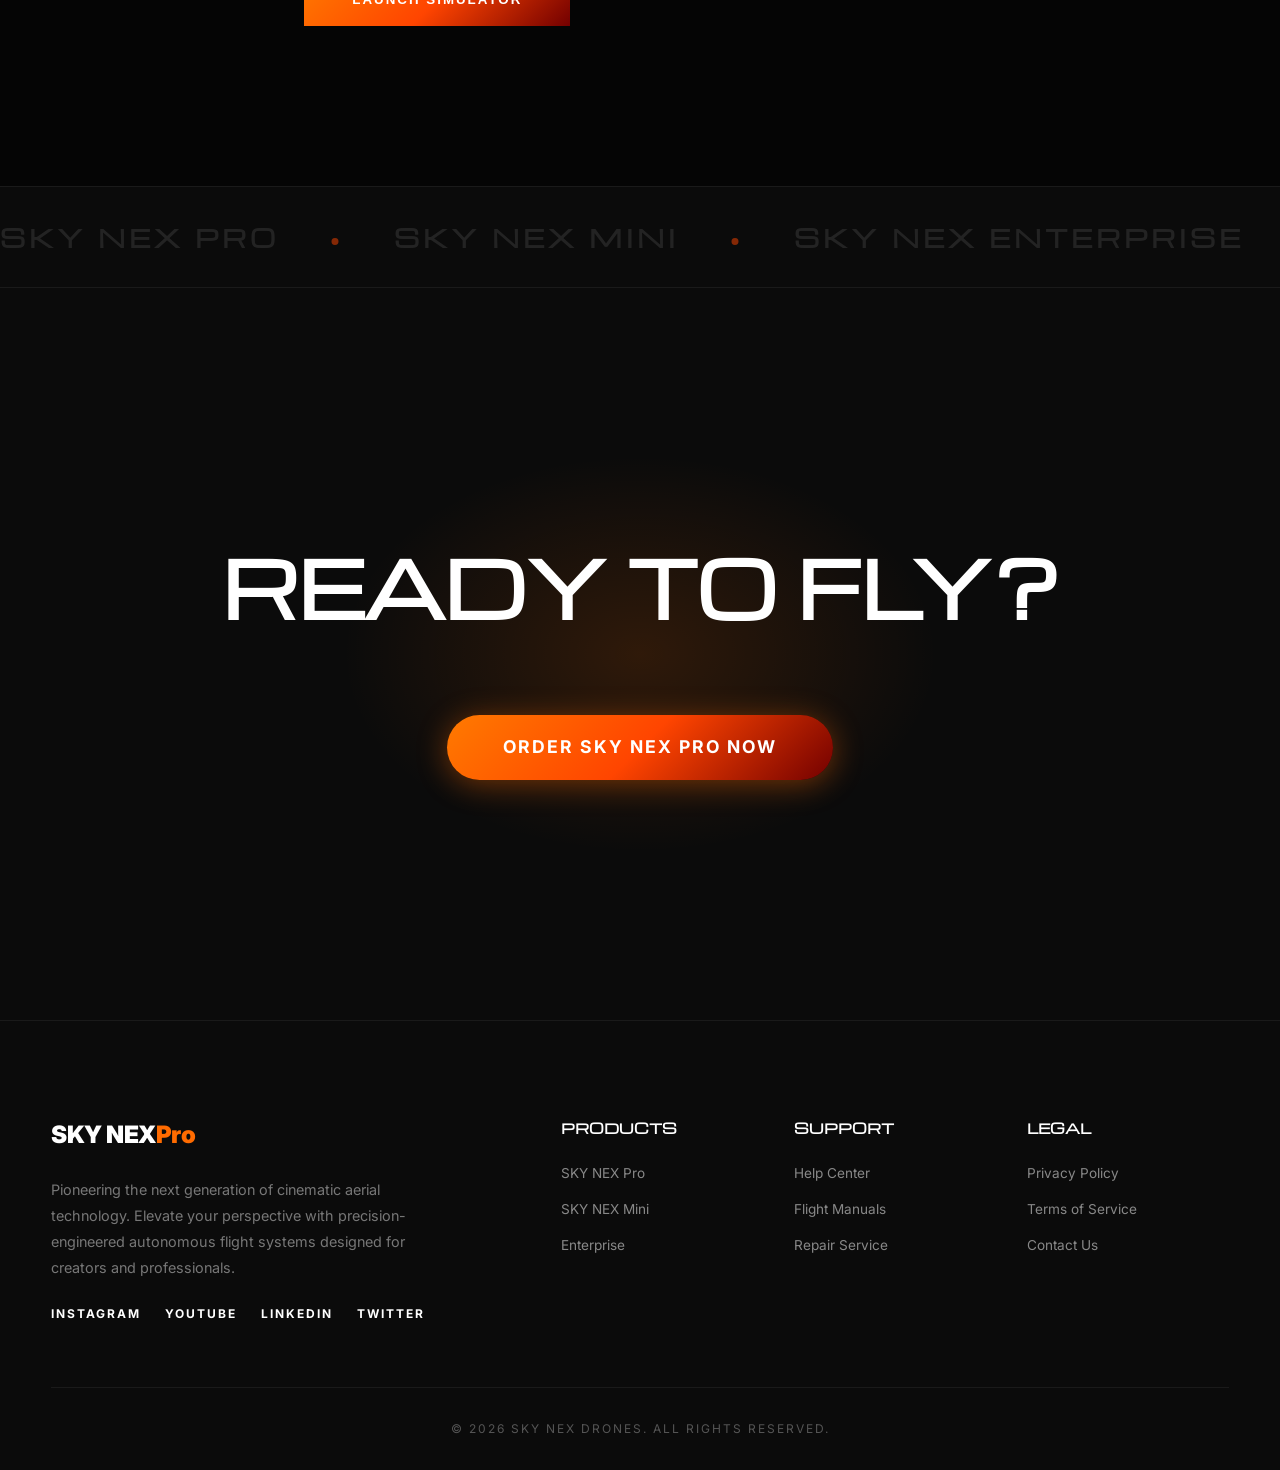
==== commit fb63a3de: "Rename simulator hero to 'Virtual Drone' and update font" ====
--- a/index.html
+++ b/index.html
@@ -302,7 +302,7 @@
             </div>
             <div class="sim-hero-right reveal-up delay-1">
                 <div class="section-meta"><span>00_5</span><span>FLIGHT ACADEMY</span></div>
-                <h2 class="massive-text">VIRTUAL<br><span class="italic">COCKPIT</span></h2>
+                <h2 class="massive-text">VIRTUAL<br><span class="italic">DRONE</span></h2>
                 <p class="sim-desc">Experience the precision of SKY NEX flight systems in our high-fidelity WebGL simulator. Master the skies across three distinct difficulty modes.</p>
                 <div class="sim-features">
                     <div class="sim-feature">
--- a/style.css
+++ b/style.css
@@ -1434,6 +1434,14 @@
     overflow: hidden;
 }
 
+.massive-text {
+    font-family: var(--font-accent);
+    font-weight: 900;
+    line-height: 0.9;
+    letter-spacing: -0.02em;
+    text-transform: uppercase;
+}
+
 .simulator-hero-container {
     max-width: 1400px;
     margin: 0 auto;
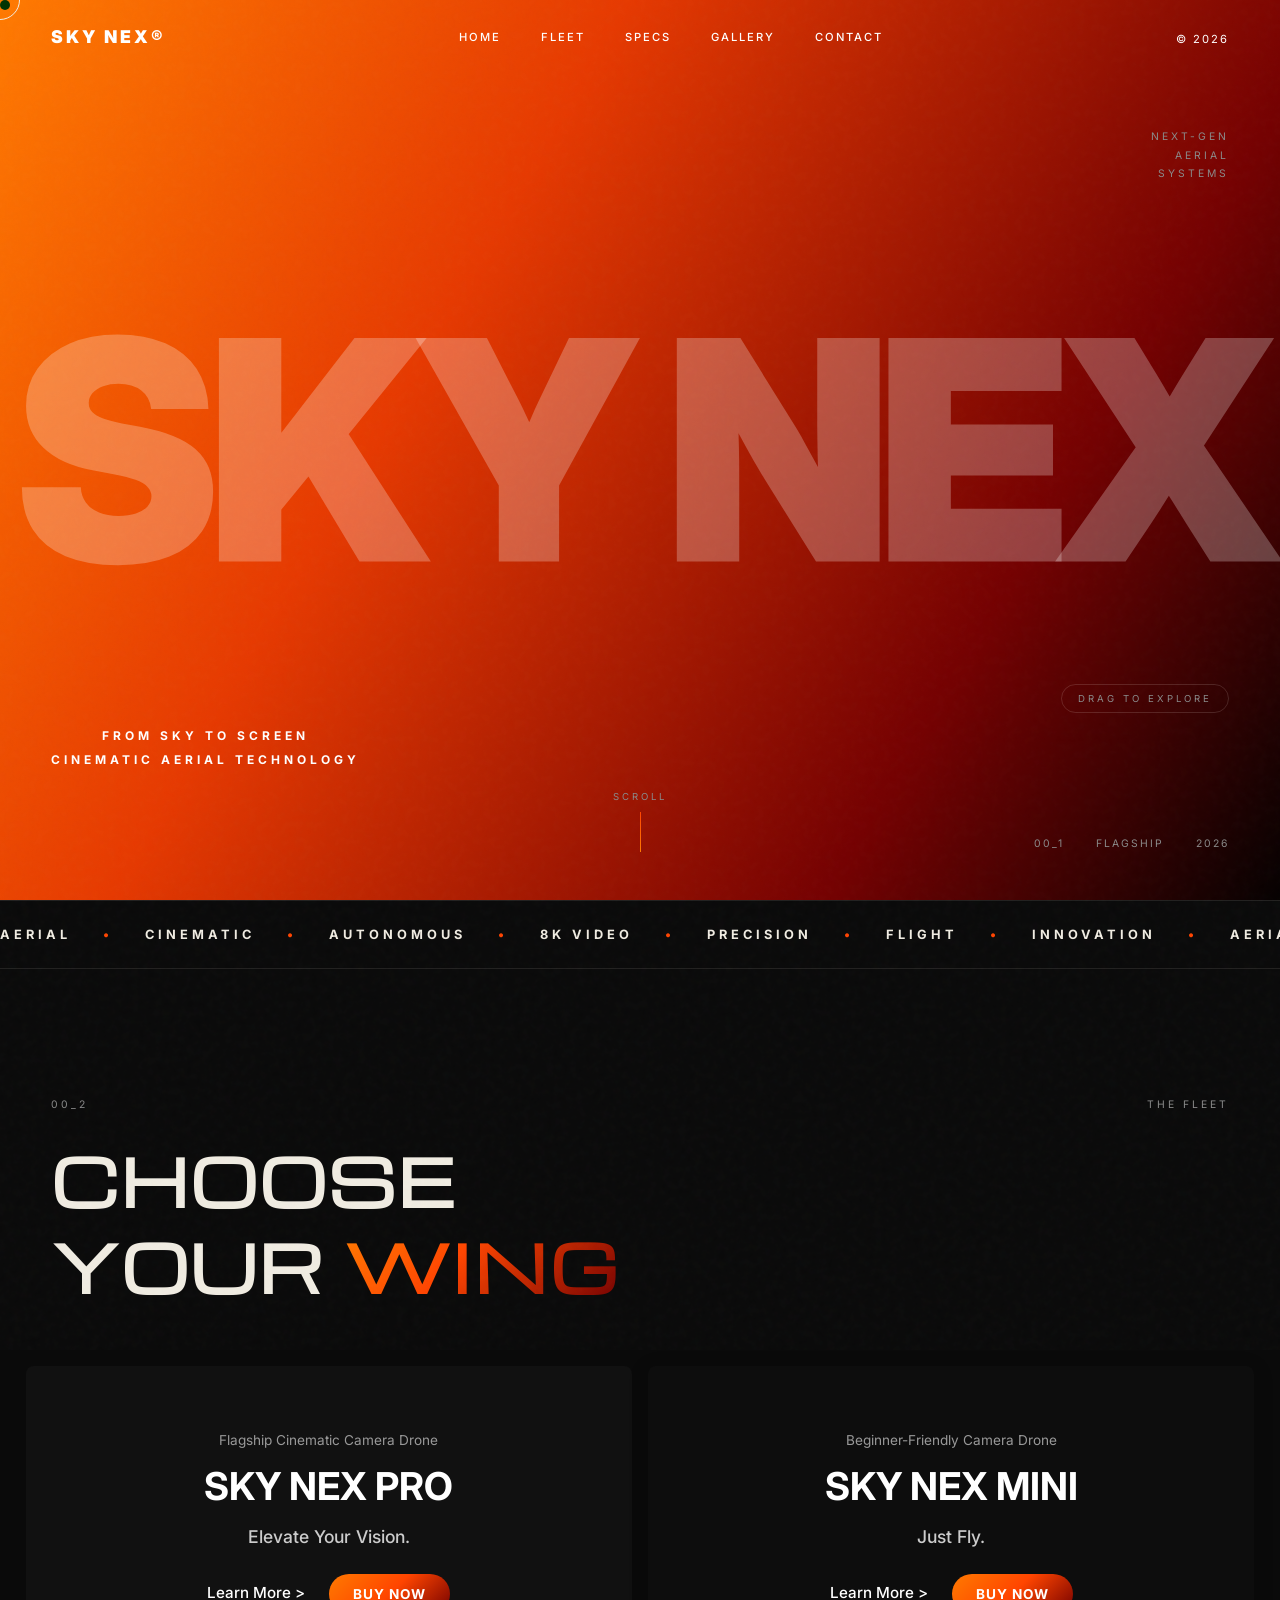
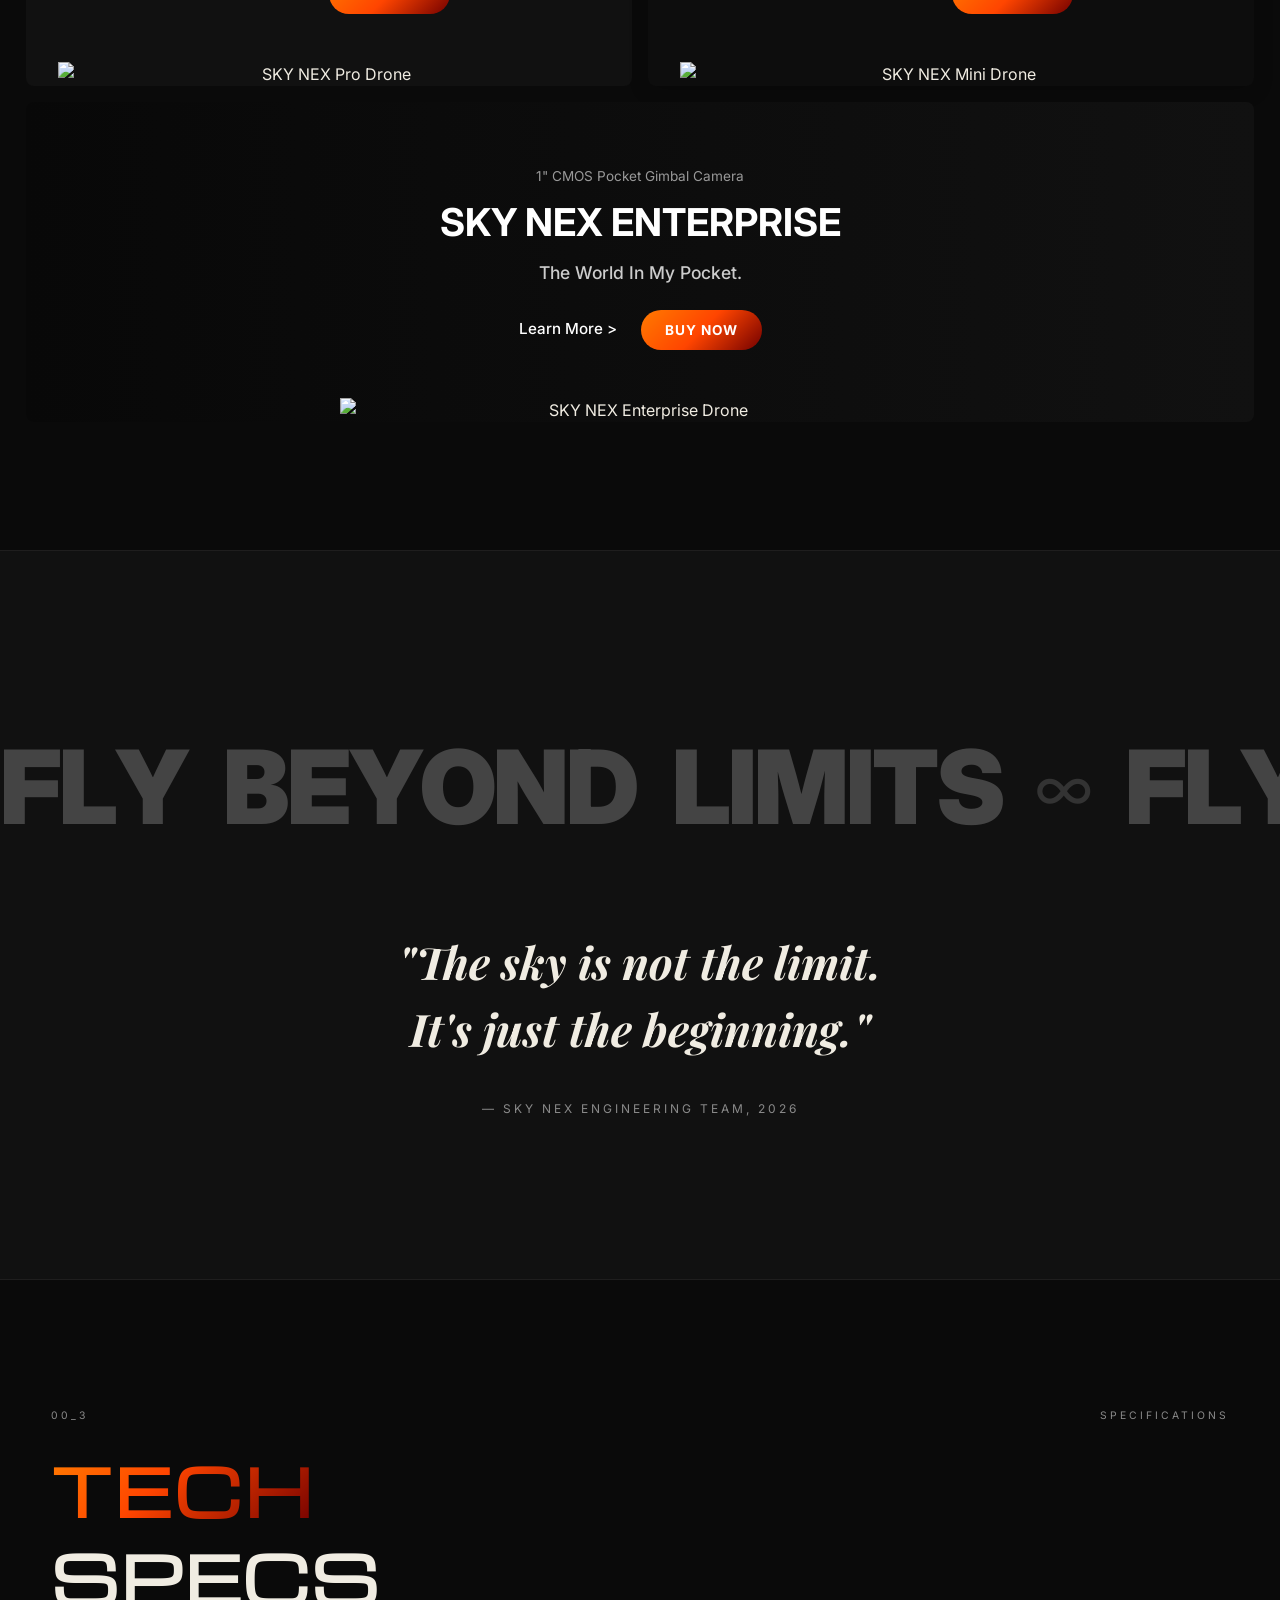
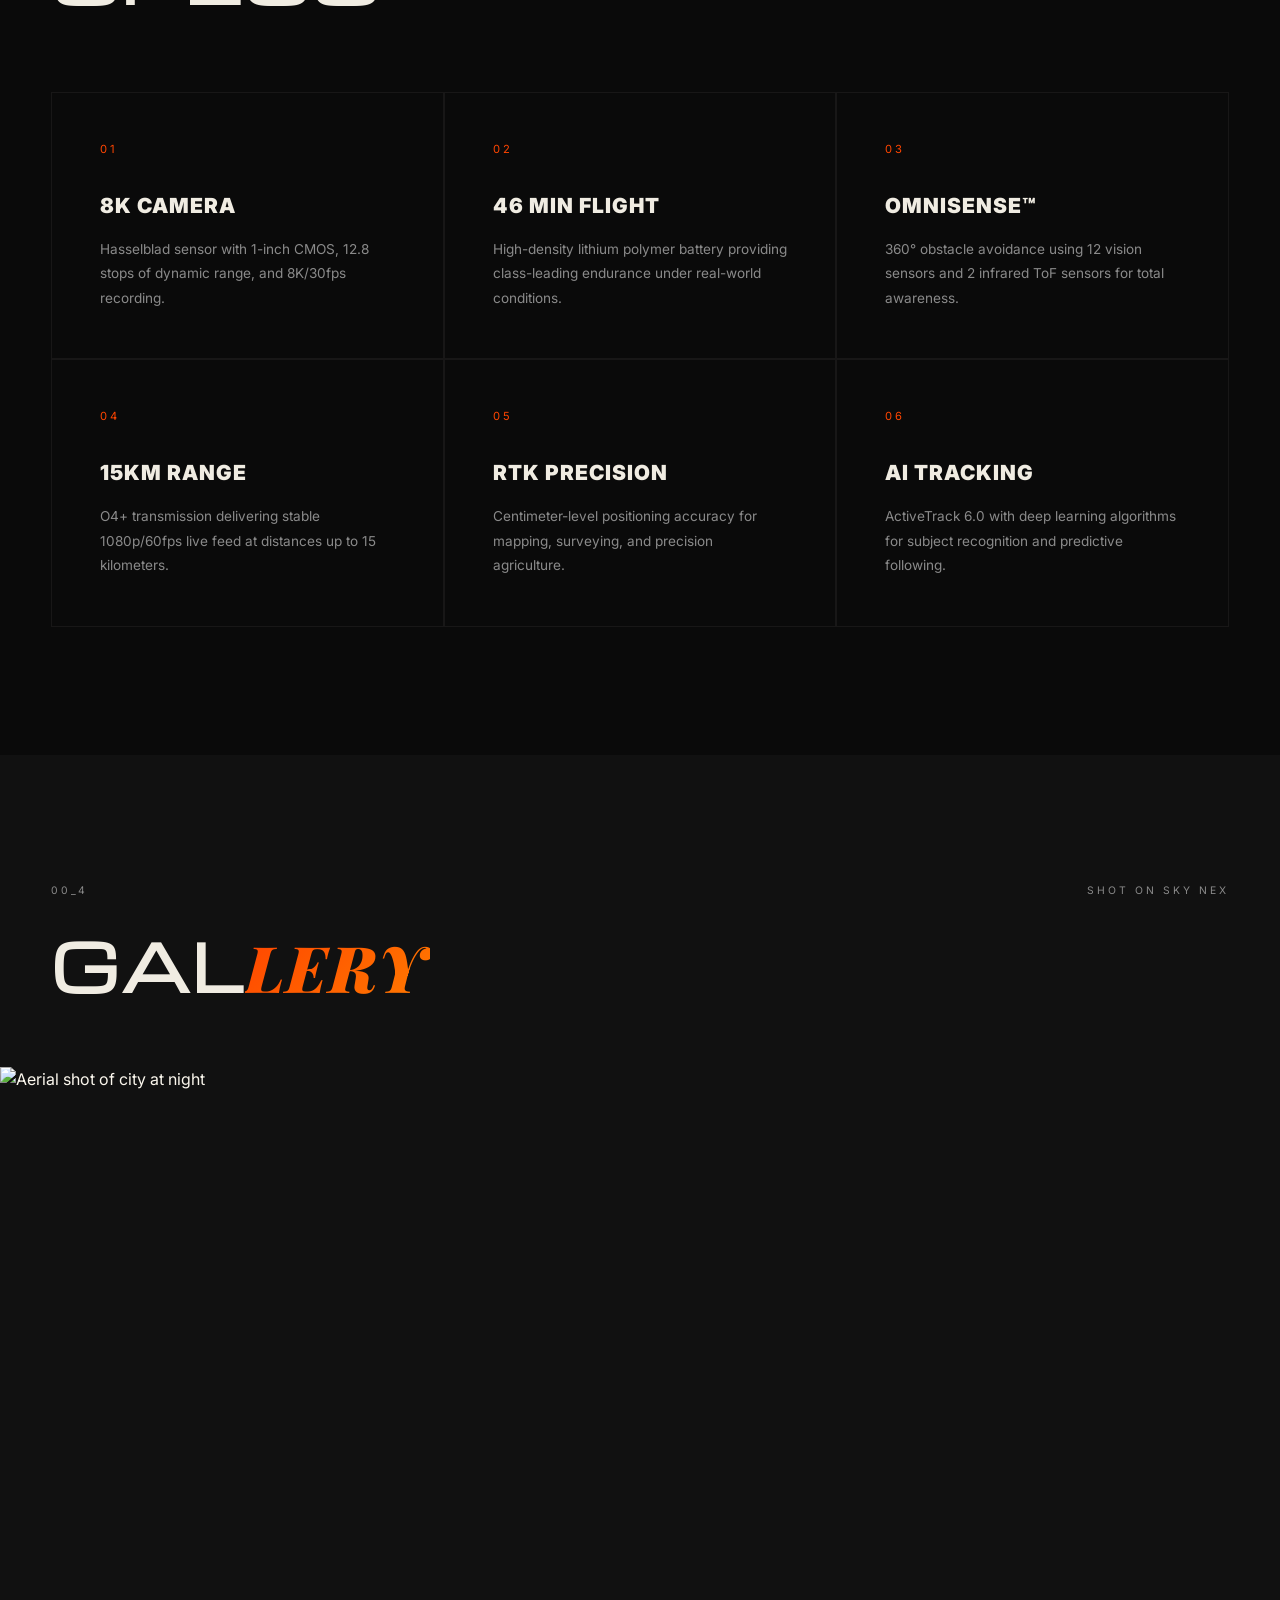
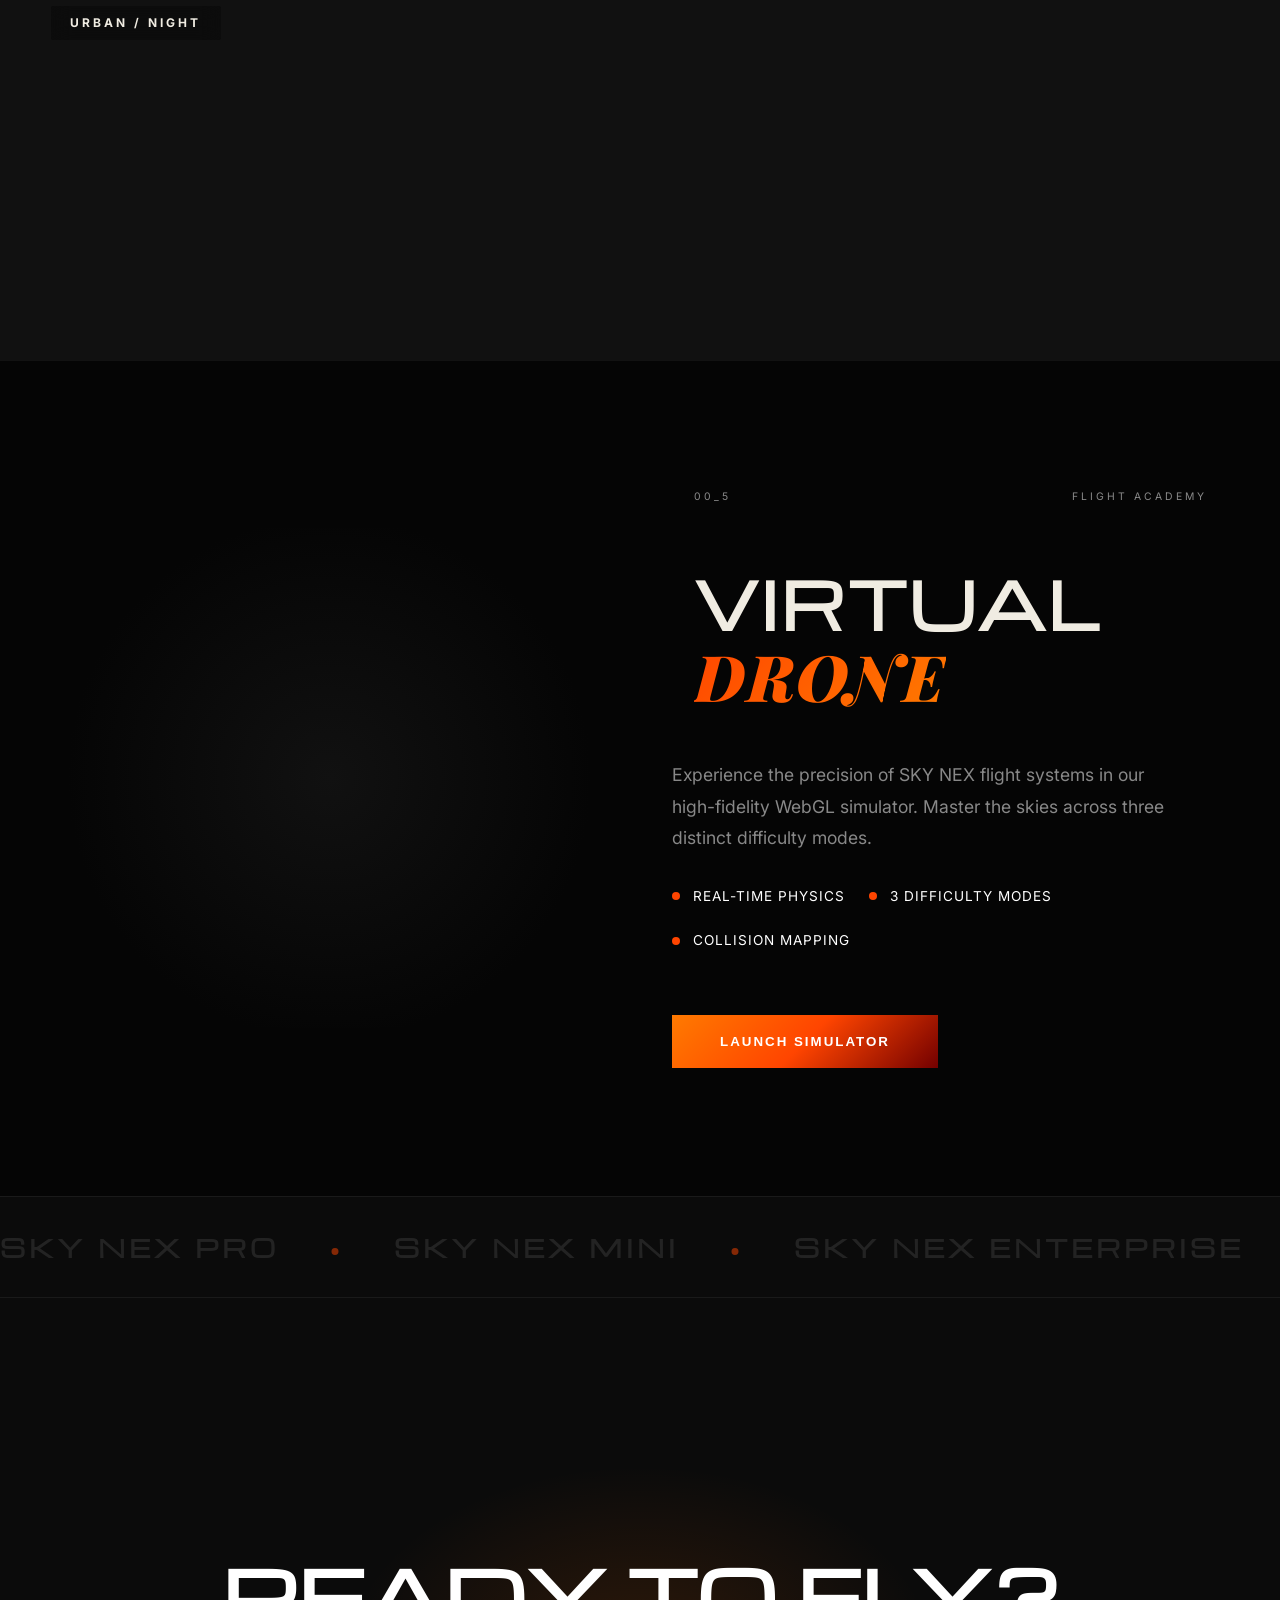
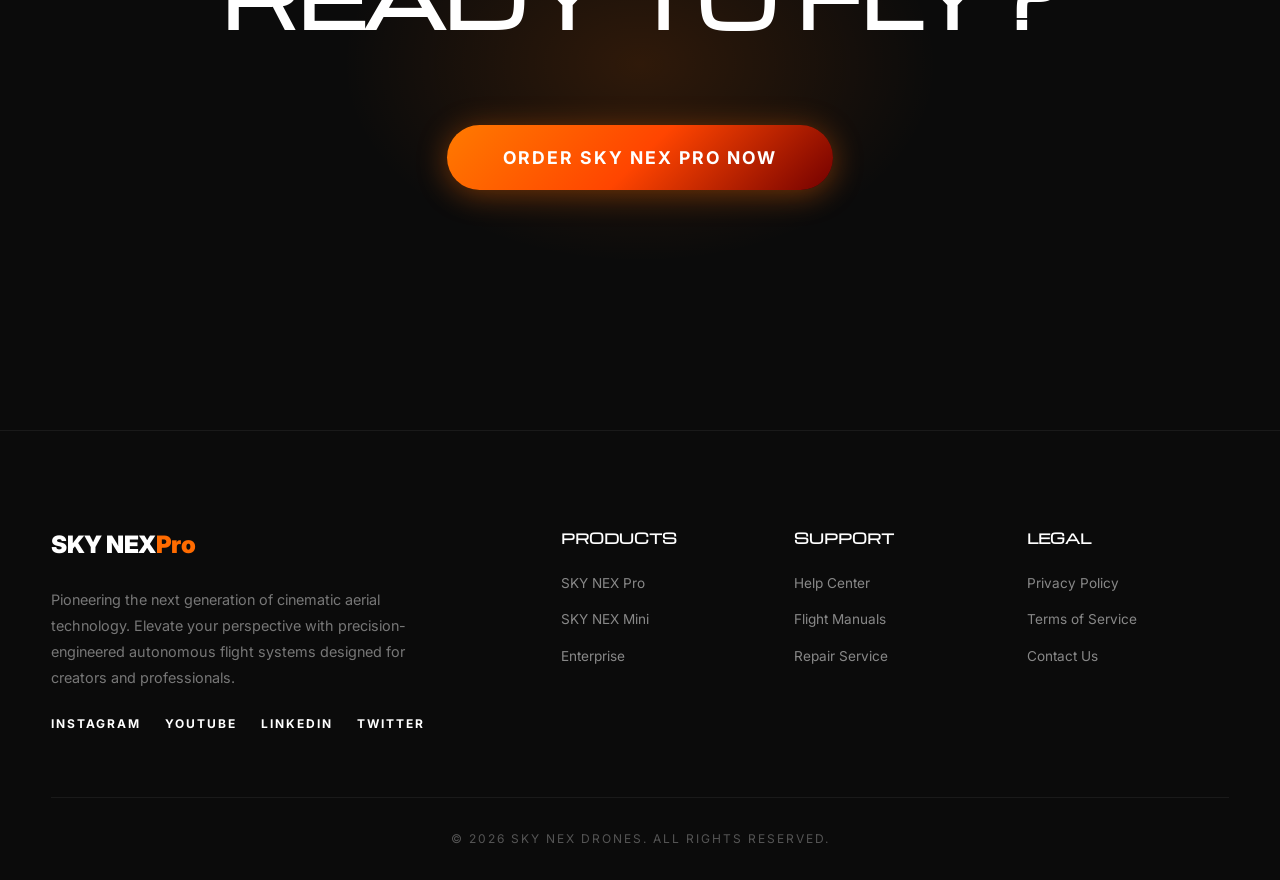
==== commit 723002f0: "Add skeleton loader transition for fleet-to-product navigation" ====
--- a/index.html
+++ b/index.html
@@ -460,5 +460,20 @@
     <script src="contact3d.js"></script>
     <script src="simulator.js"></script>
     <script src="script.js"></script>
+
+    <!-- Skeleton Transition Overlay -->
+    <div class="skeleton-overlay" id="skeletonOverlay">
+        <div class="skeleton-container">
+            <div class="skeleton-block skeleton-img"></div>
+            <div class="skeleton-content">
+                <div class="skeleton-block skeleton-title"></div>
+                <div class="skeleton-block skeleton-price"></div>
+                <div class="skeleton-block skeleton-text"></div>
+                <div class="skeleton-block skeleton-text"></div>
+                <div class="skeleton-block skeleton-text"></div>
+                <div class="skeleton-block skeleton-btn"></div>
+            </div>
+        </div>
+    </div>
 </body>
 </html>
--- a/style.css
+++ b/style.css
@@ -1429,17 +1429,20 @@
 
 /* --- Simulator Hero --- */
 .simulator-hero {
-    padding: 10rem 4%;
+    padding: 8rem 4%;
     background: #050505;
     overflow: hidden;
+    border-top: 1px solid rgba(255, 255, 255, 0.05);
 }
 
 .massive-text {
     font-family: var(--font-accent);
     font-weight: 900;
-    line-height: 0.9;
-    letter-spacing: -0.02em;
-    text-transform: uppercase;
+    font-size: clamp(2.5rem, 5vw, 4rem);
+    line-height: 1.1;
+    letter-spacing: 2px;
+    text-transform: uppercase;
+    margin-bottom: 1rem;
 }
 
 .simulator-hero-container {
@@ -1453,7 +1456,7 @@
 
 #sim-hero-canvas {
     width: 100%;
-    height: 600px;
+    height: 500px;
     background: radial-gradient(circle at center, #111 0%, #050505 70%);
     border-radius: 4px;
 }
@@ -1729,6 +1732,86 @@
     cursor: pointer;
 }
 
+/* --- Skeleton Loader --- */
+.skeleton-overlay {
+    position: fixed;
+    top: 0;
+    left: 0;
+    width: 100%;
+    height: 100%;
+    background: var(--bg-primary);
+    z-index: 3000;
+    display: none;
+    padding: 8rem 4%;
+}
+
+.skeleton-overlay.active {
+    display: block;
+}
+
+.skeleton-container {
+    max-width: 1400px;
+    margin: 0 auto;
+    display: grid;
+    grid-template-columns: 1fr 1fr;
+    gap: 5rem;
+}
+
+.skeleton-block {
+    background: linear-gradient(90deg, #111 25%, #1a1a1a 50%, #111 75%);
+    background-size: 200% 100%;
+    animation: shimmer 1.5s infinite linear;
+    border-radius: 4px;
+}
+
+@keyframes shimmer {
+    0% { background-position: 200% 0; }
+    100% { background-position: -200% 0; }
+}
+
+.skeleton-img {
+    width: 100%;
+    height: 600px;
+}
+
+.skeleton-content {
+    display: flex;
+    flex-direction: column;
+    gap: 2rem;
+}
+
+.skeleton-title {
+    width: 60%;
+    height: 4rem;
+}
+
+.skeleton-price {
+    width: 30%;
+    height: 2.5rem;
+}
+
+.skeleton-text {
+    width: 100%;
+    height: 1.2rem;
+    margin-bottom: 0.5rem;
+}
+
+.skeleton-btn {
+    width: 40%;
+    height: 3.5rem;
+    margin-top: 2rem;
+}
+
+@media (max-width: 1024px) {
+    .skeleton-container {
+        grid-template-columns: 1fr;
+    }
+    .skeleton-img {
+        height: 400px;
+    }
+}
+}
+
 @media (max-width: 1024px) {
     .simulator-hero-container {
         grid-template-columns: 1fr;
